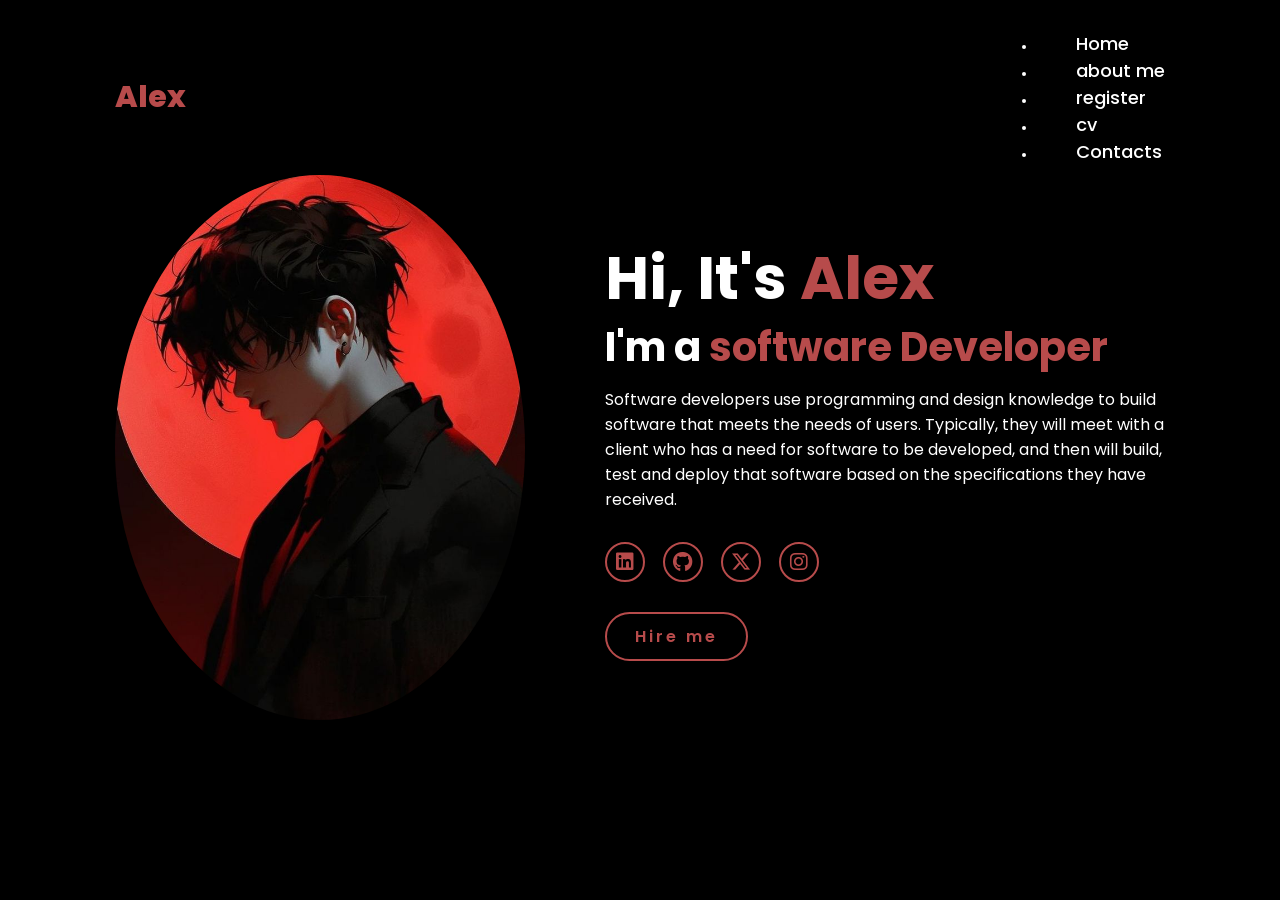
==== index.html @ 79d67ca6 "initial commit" ====
<!DOCTYPE html>
<html lang="en">
    
<head>
    <meta charset="UTF-8">
    <meta name="viewport" content="width=device-width, initial-scale=1.0">
    <link rel="stylesheet" href="https://cdnjs.cloudflare.com/ajax/libs/font-awesome/6.5.2/css/all.min.css">
    <link rel="stylesheet" href="style.css">
    <title>Portfolio Website</title>
</head>
<body>
    <header>
        <a href="#" class="logo">Alex</a>

        <nav>
            
            <ul style= "float:right;">
                <li><a href="services.html">Home</a></li>
                <li><a href="skills.html">about me</a></li>
                <li><a href="about.html">register</a></li>
                <li><a href="cv.html">cv</a></li>
                <li><a href="contacts.html">Contacts</a></li>
            </ul>
        </nav>	
    </header>
    <section class="home">
        <div class="home-img">
            <img src="main.jpg" alt="">
        </div>
        <div class="home-content">
            <h1>Hi, It's <span>Alex</span></h1>
            <h3 class="typing-text">I'm a <span></span></h3>
            <p>Software developers use programming and design knowledge to build software that meets the needs of users. Typically, they will meet with a client who has a need for software to be developed, and then will build, test and deploy that software based on the specifications they have received.</p>
            <div class="social-icons">
                <a href="#"><i class="fa-brands fa-linkedin"></i></a>
                <a href="#"><i class="fa-brands fa-github"></i></a>
                <a href="#"><i class="fa-brands fa-x-twitter"></i></a>
                <a href="#"><i class="fa-brands fa-instagram"></i></a>
            </div>
            <a href="#" class="btn">Hire me</a>
        </div>
    </section>
</body>
</html>
---- style.css ----
@import url('https://fonts.googleapis.com/css2?family=Poppins:wght@100;200;300;400;500;600&display=swap');

*{
    margin: 0;
    padding: 0;
    box-sizing: border-box;
    text-decoration: none;
    border: none;
    outline: none;
    font-family: 'Poppins', sans-serif;
}

html{
    font-size: 62.5%;
}

body{
    width: 100%;
    height: 100vh;
    overflow-x: hidden;
    background-color: black;
    color: white;
}

header{
    margin-top: 20px;
    position: fixed;
    top: 0;
    left: 0;
    width: 100%;
    padding: 1rem 9%;
    background-color: transparent;
    filter: drop-shadow(10px);
    display: flex;
    justify-content: space-between;
    align-items: center;
    z-index: 100;
}

.logo{
    font-size: 3rem;
    color: #b74b4b;
    font-weight: 800;
    cursor: pointer;
    transition: 0.5s ease;
}

.logo:hover{
    transform: scale(1.1);
}

nav a{
    font-size: 1.8rem;
    color: white;
    margin-left: 4rem;
    font-weight: 500;
    transition: 0.3s ease;
    border-bottom: 3px solid transparent;
}

nav a:hover,
nav a.active{
    color: #b74b4b;
    border-bottom: 3px solid #b74b4b;
}

@media(max-width:995px){
    nav{
        position: absolute;
        display: none;
        top: 0;
        right: 0;
        width: 40%;
        border-left: 3px solid #b74b4b;
        border-bottom: 3px solid #b74b4b;
        border-bottom-left-radius: 2rem;
        padding: 1rem solid;
        background-color: #161616;
        border-top: 0.1rem solid rgba(0,0,0,0.1);
    }

    nav.active{
        display: block;
    }

    nav a{
        display: block;
        font-size: 2rem;
        margin: 3rem 0;
    }

    nav a:hover,
    nav a.active{
        padding: 1rem;
        border-radius: 0.5rem;
        border-bottom: 0.5rem solid #b74b4b;
    }
}

section{
    min-height: 100vh;
    padding: 5rem 9% 5rem;
}

.home{
    display: flex;
    justify-content: center;
    align-items: center;
    gap: 8rem;
    background-color: black;
}

.home .home-content h1{
    font-size: 6rem;
    font-weight: 700;
    line-height: 1.3;
}

span{
    color: #b74b4b;
}

.home-content h3{
    font-size: 4rem;
    margin-bottom: 1rem;
    font-weight: 700;
}

.home-content p{
    font-size: 1.6rem;
}

.home-img{
    border-radius: 50%;
}

.home-img img{
    position: relative;
    width: 32vw;
    border-radius: 50%;
    box-shadow: 0 0 25px solid #b74b4b;
    cursor: pointer;
    transition: 0.2s linear;
}

.home-img img:hover{
    font-size: 1.8rem;
    font-weight: 500;
}

.social-icons a{
    display: inline-flex;
    justify-content: center;
    align-items: center;
    width: 4rem;
    height: 4rem;
    background-color: transparent;
    border: 0.2rem solid #b74b4b;
    font-size: 2rem;
    border-radius: 50%;
    margin: 3rem 1.5rem 3rem 0;
    transition: 0.3s ease;
    color: #b74b4b;
}

.social-icons a:hover{
    color: black;
    transform: scale(1.3) translateY(-5px);
    background-color: #b74b4b;
    box-shadow: 0  0 25px #b74b4b;
}

.btn{
    display: inline-block;
    padding: 1rem 2.8rem;
    background-color: black;
    border-radius: 4rem;
    font-size: 1.6rem;
    color: #b74b4b;
    letter-spacing: 0.3rem;
    font-weight: 600;
    border: 2px solid #b74b4b;
    transition: 0.3s ease;
    cursor: pointer;
}

.btn:hover{
    transform: scale3d(1.03);
    background-color: #b74b4b;
    color: black;
    box-shadow: 0 0 25px #b74b4b;
}

.typing-text{
    font-size: 34px;
    font-weight: 600;
    min-width: 280px;
}

.typing-text span{
    position: relative;
}

.typing-text span::before{
    content: "software Developer";
    color: #b74b4b;
    animation: words 20s infinite;
}

.typing-text span::after{
    content: "";
    background-color: black;
    position: absolute;
    width: calc(100% + 8px);
    height: 100%;
    border-left: 3px solid black;
    right: -8;
    animation: cursor 0.6s infinite;
}

@keyframes cursor{
    to{
        border-left: 3px solid #b74b4b;
    }
}

@keyframes words{
    0%, 20%{
        content: "Web Developer";
    }
    21%, 40%{
        content: "Developer";
    }
    41%, 60%{
        content: "Web Designer";
    }
    61%, 80%{
        content: "Youtuber";
    }
    81%, 100%{
        content: "Script Writer";
    }
}

@media (max-width: 1000px){
    .home{
        gap: 4rem;
    }
}

@media(max-width:995px){
    .home{
        flex-direction: column;
        margin: 5rem 4rem;
    }

    .home .home-content h3{
        font-size: 2.5rem;
    }

    .home-content h1{
        font-size: 5rem;
    }

    .home-img img{
        width: 70vw;
        margin-top: 4rem;
    }
}
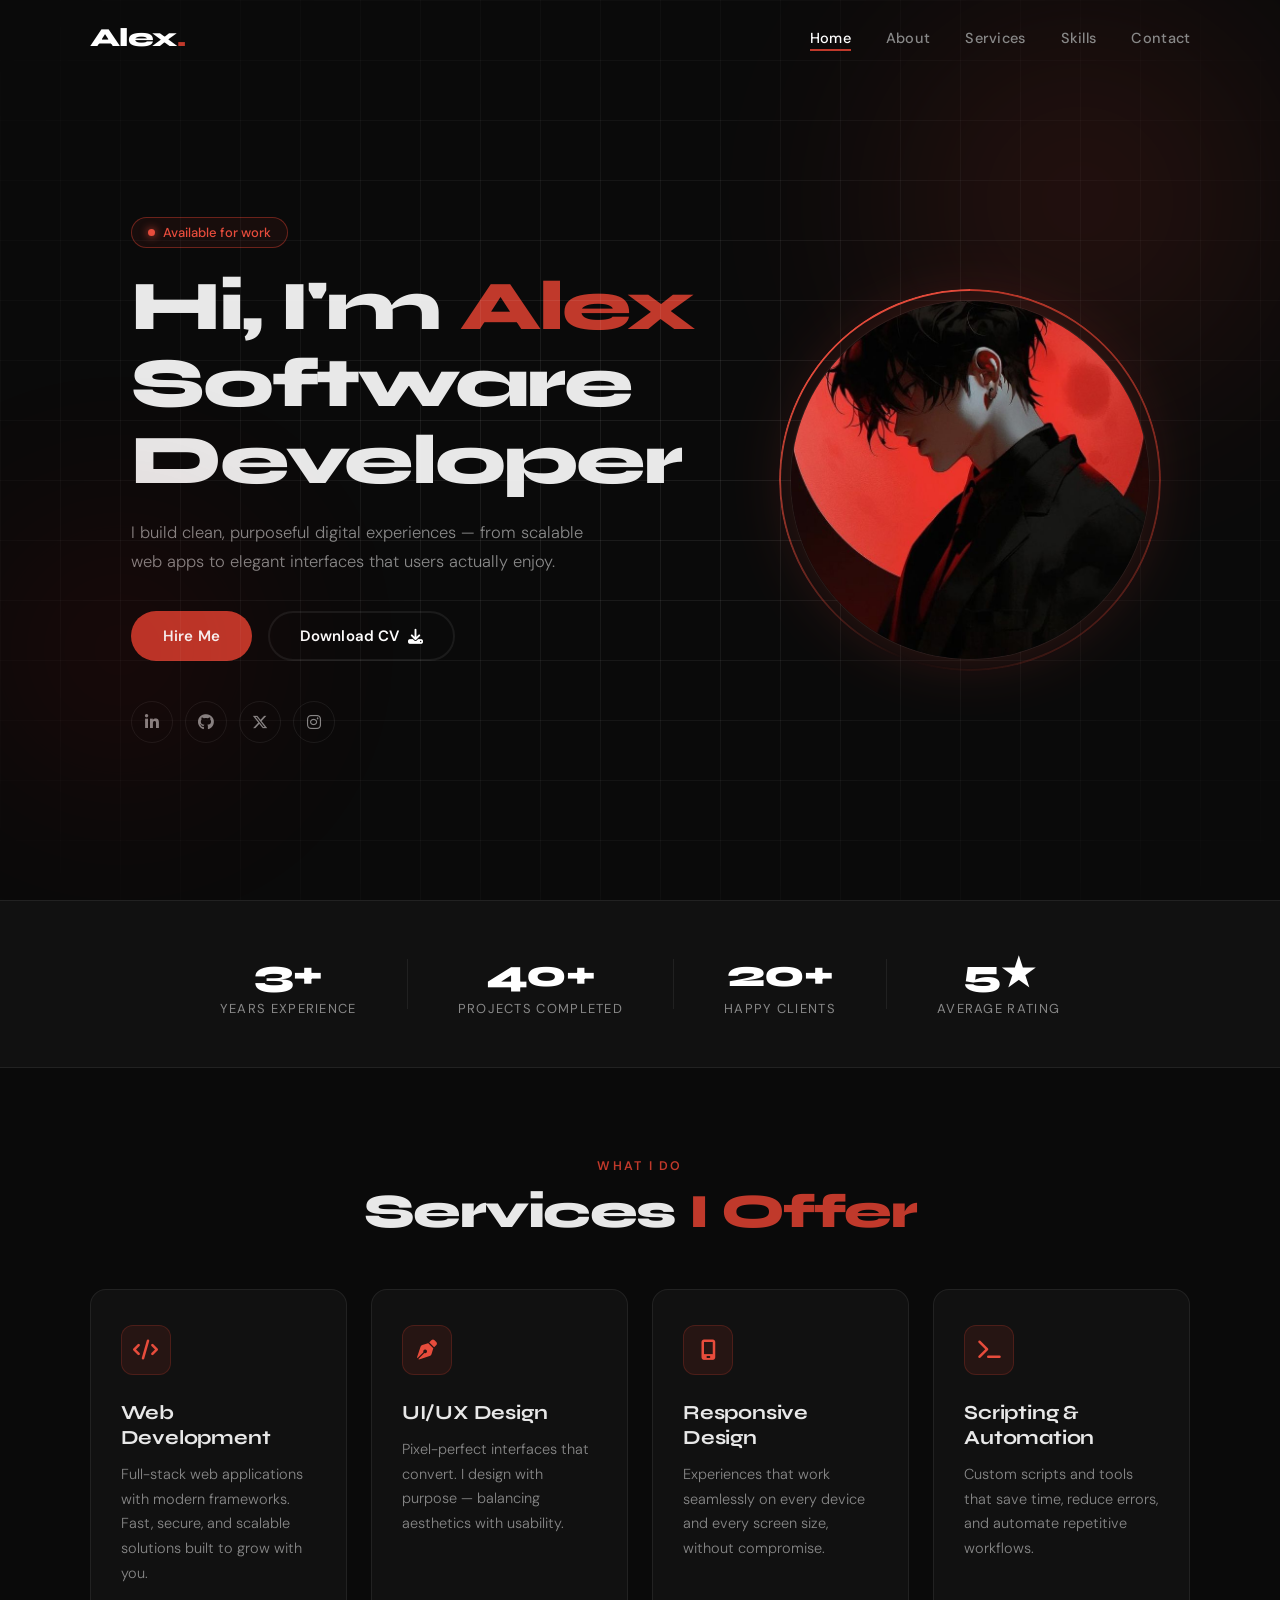
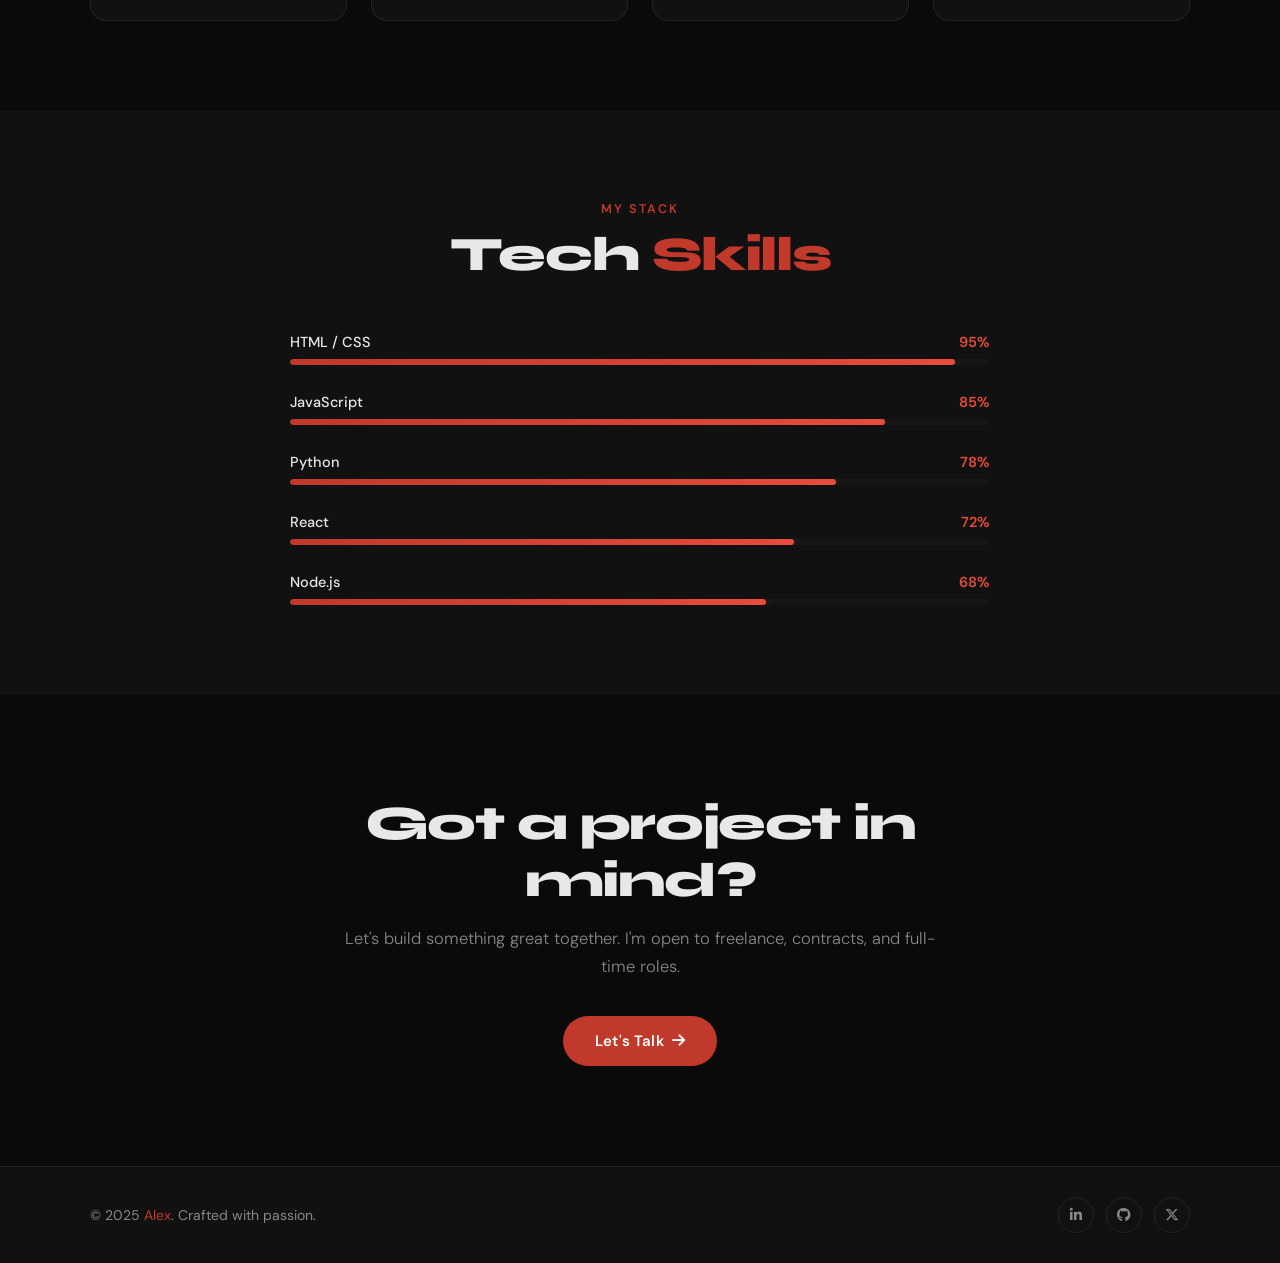
==== commit fce15471: "added and updated rest of the files" ====
--- a/index.html
+++ b/index.html
@@ -1,44 +1,164 @@
 <!DOCTYPE html>
 <html lang="en">
-    
 <head>
-    <meta charset="UTF-8">
-    <meta name="viewport" content="width=device-width, initial-scale=1.0">
-    <link rel="stylesheet" href="https://cdnjs.cloudflare.com/ajax/libs/font-awesome/6.5.2/css/all.min.css">
-    <link rel="stylesheet" href="style.css">
-    <title>Portfolio Website</title>
+  <meta charset="UTF-8" />
+  <meta name="viewport" content="width=device-width, initial-scale=1.0"/>
+  <title>Alex — Developer</title>
+  <link rel="preconnect" href="https://fonts.googleapis.com">
+  <link href="https://fonts.googleapis.com/css2?family=Syne:wght@400;600;700;800&family=DM+Sans:wght@300;400;500&display=swap" rel="stylesheet">
+  <link rel="stylesheet" href="https://cdnjs.cloudflare.com/ajax/libs/font-awesome/6.5.2/css/all.min.css">
+  <link rel="stylesheet" href="style.css">
 </head>
 <body>
-    <header>
-        <a href="#" class="logo">Alex</a>
 
-        <nav>
-            
-            <ul style= "float:right;">
-                <li><a href="services.html">Home</a></li>
-                <li><a href="skills.html">about me</a></li>
-                <li><a href="about.html">register</a></li>
-                <li><a href="cv.html">cv</a></li>
-                <li><a href="contacts.html">Contacts</a></li>
-            </ul>
-        </nav>	
-    </header>
-    <section class="home">
-        <div class="home-img">
-            <img src="main.jpg" alt="">
-        </div>
-        <div class="home-content">
-            <h1>Hi, It's <span>Alex</span></h1>
-            <h3 class="typing-text">I'm a <span></span></h3>
-            <p>Software developers use programming and design knowledge to build software that meets the needs of users. Typically, they will meet with a client who has a need for software to be developed, and then will build, test and deploy that software based on the specifications they have received.</p>
-            <div class="social-icons">
-                <a href="#"><i class="fa-brands fa-linkedin"></i></a>
-                <a href="#"><i class="fa-brands fa-github"></i></a>
-                <a href="#"><i class="fa-brands fa-x-twitter"></i></a>
-                <a href="#"><i class="fa-brands fa-instagram"></i></a>
-            </div>
-            <a href="#" class="btn">Hire me</a>
-        </div>
-    </section>
+  <!-- NAV -->
+  <header class="nav" id="nav">
+    <a href="index.html" class="logo">Alex<span class="dot">.</span></a>
+    <button class="menu-btn" id="menuBtn" aria-label="Toggle menu">
+      <span></span><span></span><span></span>
+    </button>
+    <nav class="nav-links" id="navLinks">
+      <a href="index.html" class="active">Home</a>
+      <a href="about.html">About</a>
+      <a href="services.html">Services</a>
+      <a href="skills.html">Skills</a>
+      <a href="contact.html">Contact</a>
+    </nav>
+  </header>
+
+  <!-- HERO -->
+  <section class="hero" id="home">
+    <div class="hero-bg">
+      <div class="orb orb-1"></div>
+      <div class="orb orb-2"></div>
+      <div class="grid-lines"></div>
+    </div>
+
+    <div class="hero-content">
+      <div class="badge reveal">Available for work</div>
+      <h1 class="reveal delay-1">Hi, I'm <span class="accent">Alex</span><br>Software Developer</h1>
+      <p class="hero-sub reveal delay-2">I build clean, purposeful digital experiences — from scalable web apps to elegant interfaces that users actually enjoy.</p>
+      <div class="hero-actions reveal delay-3">
+        <a href="contact.html" class="btn btn-primary">Hire Me</a>
+        <a href="cv.html" class="btn btn-ghost">Download CV <i class="fa fa-download"></i></a>
+      </div>
+      <div class="socials reveal delay-4">
+        <a href="#" aria-label="LinkedIn"><i class="fa-brands fa-linkedin-in"></i></a>
+        <a href="#" aria-label="GitHub"><i class="fa-brands fa-github"></i></a>
+        <a href="#" aria-label="Twitter"><i class="fa-brands fa-x-twitter"></i></a>
+        <a href="#" aria-label="Instagram"><i class="fa-brands fa-instagram"></i></a>
+      </div>
+    </div>
+
+    <div class="hero-img reveal delay-2">
+      <div class="img-ring"></div>
+      <img src="main.jpg" alt="Alex — Developer">
+    </div>
+  </section>
+
+  <!-- STATS -->
+  <section class="stats">
+    <div class="stat-item">
+      <span class="stat-num">3+</span>
+      <span class="stat-label">Years Experience</span>
+    </div>
+    <div class="divider"></div>
+    <div class="stat-item">
+      <span class="stat-num">40+</span>
+      <span class="stat-label">Projects Completed</span>
+    </div>
+    <div class="divider"></div>
+    <div class="stat-item">
+      <span class="stat-num">20+</span>
+      <span class="stat-label">Happy Clients</span>
+    </div>
+    <div class="divider"></div>
+    <div class="stat-item">
+      <span class="stat-num">5★</span>
+      <span class="stat-label">Average Rating</span>
+    </div>
+  </section>
+
+  <!-- SERVICES PREVIEW -->
+  <section class="services-preview" id="services">
+    <div class="section-head">
+      <p class="section-tag">What I Do</p>
+      <h2>Services <span class="accent">I Offer</span></h2>
+    </div>
+    <div class="cards-grid">
+      <div class="card">
+        <div class="card-icon"><i class="fa-solid fa-code"></i></div>
+        <h3>Web Development</h3>
+        <p>Full-stack web applications with modern frameworks. Fast, secure, and scalable solutions built to grow with you.</p>
+      </div>
+      <div class="card">
+        <div class="card-icon"><i class="fa-solid fa-pen-nib"></i></div>
+        <h3>UI/UX Design</h3>
+        <p>Pixel-perfect interfaces that convert. I design with purpose — balancing aesthetics with usability.</p>
+      </div>
+      <div class="card">
+        <div class="card-icon"><i class="fa-solid fa-mobile-screen"></i></div>
+        <h3>Responsive Design</h3>
+        <p>Experiences that work seamlessly on every device and every screen size, without compromise.</p>
+      </div>
+      <div class="card">
+        <div class="card-icon"><i class="fa-solid fa-terminal"></i></div>
+        <h3>Scripting & Automation</h3>
+        <p>Custom scripts and tools that save time, reduce errors, and automate repetitive workflows.</p>
+      </div>
+    </div>
+  </section>
+
+  <!-- SKILLS PREVIEW -->
+  <section class="skills-preview">
+    <div class="section-head">
+      <p class="section-tag">My Stack</p>
+      <h2>Tech <span class="accent">Skills</span></h2>
+    </div>
+    <div class="skills-list">
+      <div class="skill-bar-item">
+        <div class="skill-info"><span>HTML / CSS</span><span>95%</span></div>
+        <div class="bar"><div class="bar-fill" style="--w:95%"></div></div>
+      </div>
+      <div class="skill-bar-item">
+        <div class="skill-info"><span>JavaScript</span><span>85%</span></div>
+        <div class="bar"><div class="bar-fill" style="--w:85%"></div></div>
+      </div>
+      <div class="skill-bar-item">
+        <div class="skill-info"><span>Python</span><span>78%</span></div>
+        <div class="bar"><div class="bar-fill" style="--w:78%"></div></div>
+      </div>
+      <div class="skill-bar-item">
+        <div class="skill-info"><span>React</span><span>72%</span></div>
+        <div class="bar"><div class="bar-fill" style="--w:72%"></div></div>
+      </div>
+      <div class="skill-bar-item">
+        <div class="skill-info"><span>Node.js</span><span>68%</span></div>
+        <div class="bar"><div class="bar-fill" style="--w:68%"></div></div>
+      </div>
+    </div>
+  </section>
+
+  <!-- CTA -->
+  <section class="cta">
+    <div class="cta-inner">
+      <h2>Got a project in mind?</h2>
+      <p>Let's build something great together. I'm open to freelance, contracts, and full-time roles.</p>
+      <a href="contact.html" class="btn btn-primary">Let's Talk <i class="fa fa-arrow-right"></i></a>
+    </div>
+  </section>
+
+  <!-- FOOTER -->
+  <footer class="footer">
+    <p>© 2025 <span class="accent">Alex</span>. Crafted with passion.</p>
+    <div class="footer-socials">
+      <a href="#"><i class="fa-brands fa-linkedin-in"></i></a>
+      <a href="#"><i class="fa-brands fa-github"></i></a>
+      <a href="#"><i class="fa-brands fa-x-twitter"></i></a>
+    </div>
+  </footer>
+
+  <script src="main.js"> 
+  </script>
 </body>
-</html>+</html>
--- a/style.css
+++ b/style.css
@@ -1,270 +1,928 @@
-@import url('https://fonts.googleapis.com/css2?family=Poppins:wght@100;200;300;400;500;600&display=swap');
-
-*{
-    margin: 0;
-    padding: 0;
-    box-sizing: border-box;
-    text-decoration: none;
-    border: none;
-    outline: none;
-    font-family: 'Poppins', sans-serif;
-}
-
-html{
-    font-size: 62.5%;
-}
-
-body{
-    width: 100%;
-    height: 100vh;
-    overflow-x: hidden;
-    background-color: black;
-    color: white;
-}
-
-header{
-    margin-top: 20px;
+/* ── RESET & TOKENS ─────────────────────────── */
+@import url("https://fonts.googleapis.com/css2?family=Syne:wght@400;600;700;800&family=DM+Sans:ital,wght@0,300;0,400;0,500;1,300&display=swap");
+
+:root {
+  --red: #c0392b;
+  --red-2: #e74c3c;
+  --red-glow: rgba(192, 57, 43, 0.35);
+  --bg: #0a0a0a;
+  --bg-2: #111111;
+  --bg-3: #161616;
+  --border: rgba(255, 255, 255, 0.07);
+  --text: #e8e8e8;
+  --muted: #888;
+  --white: #ffffff;
+  --font-display: "Syne", sans-serif;
+  --font-body: "DM Sans", sans-serif;
+  --ease: cubic-bezier(0.22, 1, 0.36, 1);
+  --radius: 16px;
+}
+
+*,
+*::before,
+*::after {
+  margin: 0;
+  padding: 0;
+  box-sizing: border-box;
+}
+
+html {
+  font-size: 62.5%;
+  scroll-behavior: smooth;
+}
+
+body {
+  font-family: var(--font-body);
+  background: var(--bg);
+  color: var(--text);
+  font-size: 1.6rem;
+  overflow-x: hidden;
+}
+
+a {
+  text-decoration: none;
+  color: inherit;
+}
+img {
+  max-width: 100%;
+}
+
+/* ── SCROLLBAR ──────────────────────────────── */
+::-webkit-scrollbar {
+  width: 5px;
+}
+::-webkit-scrollbar-track {
+  background: var(--bg);
+}
+::-webkit-scrollbar-thumb {
+  background: var(--red);
+  border-radius: 99px;
+}
+
+/* ── REVEAL ANIMATION ───────────────────────── */
+.reveal {
+  opacity: 0;
+  transform: translateY(28px);
+  transition:
+    opacity 0.75s var(--ease),
+    transform 0.75s var(--ease);
+}
+.reveal.visible {
+  opacity: 1;
+  transform: none;
+}
+.delay-1 {
+  transition-delay: 0.12s;
+}
+.delay-2 {
+  transition-delay: 0.24s;
+}
+.delay-3 {
+  transition-delay: 0.36s;
+}
+.delay-4 {
+  transition-delay: 0.48s;
+}
+
+/* ── NAV ────────────────────────────────────── */
+.nav {
+  position: fixed;
+  inset: 0 0 auto 0;
+  z-index: 999;
+  display: flex;
+  align-items: center;
+  justify-content: space-between;
+  padding: 2.2rem 7%;
+  transition:
+    background 0.4s,
+    box-shadow 0.4s;
+}
+.nav.scrolled {
+  background: rgba(10, 10, 10, 0.92);
+  backdrop-filter: blur(18px);
+  box-shadow: 0 1px 0 var(--border);
+}
+
+.logo {
+  font-family: var(--font-display);
+  font-size: 2.6rem;
+  font-weight: 800;
+  letter-spacing: -0.02em;
+  color: var(--white);
+}
+.dot {
+  color: var(--red);
+}
+
+.nav-links {
+  display: flex;
+  gap: 3.5rem;
+  align-items: center;
+}
+.nav-links a {
+  font-size: 1.45rem;
+  font-weight: 500;
+  color: var(--muted);
+  letter-spacing: 0.02em;
+  transition: color 0.25s;
+  position: relative;
+}
+.nav-links a::after {
+  content: "";
+  position: absolute;
+  bottom: -4px;
+  left: 0;
+  width: 0;
+  height: 2px;
+  background: var(--red);
+  transition: width 0.3s var(--ease);
+}
+.nav-links a:hover,
+.nav-links a.active {
+  color: var(--white);
+}
+.nav-links a:hover::after,
+.nav-links a.active::after {
+  width: 100%;
+}
+
+.menu-btn {
+  display: none;
+  flex-direction: column;
+  gap: 5px;
+  background: none;
+  border: none;
+  cursor: pointer;
+  padding: 6px;
+}
+.menu-btn span {
+  display: block;
+  width: 24px;
+  height: 2px;
+  background: var(--white);
+  border-radius: 2px;
+  transition: all 0.3s;
+}
+.menu-btn.open span:nth-child(1) {
+  transform: translateY(7px) rotate(45deg);
+}
+.menu-btn.open span:nth-child(2) {
+  opacity: 0;
+}
+.menu-btn.open span:nth-child(3) {
+  transform: translateY(-7px) rotate(-45deg);
+}
+
+/* ── HERO ───────────────────────────────────── */
+.hero {
+  min-height: 100vh;
+  display: flex;
+  align-items: center;
+  justify-content: center;
+  gap: 8rem;
+  padding: 12rem 7% 6rem;
+  position: relative;
+  overflow: hidden;
+}
+
+.hero-bg {
+  position: absolute;
+  inset: 0;
+  pointer-events: none;
+  overflow: hidden;
+}
+.orb {
+  position: absolute;
+  border-radius: 50%;
+  filter: blur(80px);
+  opacity: 0.18;
+}
+.orb-1 {
+  width: 600px;
+  height: 600px;
+  background: radial-gradient(circle, var(--red) 0%, transparent 70%);
+  top: -100px;
+  right: -100px;
+  animation: drift 12s ease-in-out infinite alternate;
+}
+.orb-2 {
+  width: 400px;
+  height: 400px;
+  background: radial-gradient(circle, #8b0000 0%, transparent 70%);
+  bottom: 50px;
+  left: -80px;
+  animation: drift 16s ease-in-out infinite alternate-reverse;
+}
+@keyframes drift {
+  from {
+    transform: translate(0, 0) scale(1);
+  }
+  to {
+    transform: translate(30px, 20px) scale(1.08);
+  }
+}
+.grid-lines {
+  position: absolute;
+  inset: 0;
+  background-image:
+    linear-gradient(var(--border) 1px, transparent 1px),
+    linear-gradient(90deg, var(--border) 1px, transparent 1px);
+  background-size: 60px 60px;
+  mask-image: radial-gradient(
+    ellipse 70% 70% at 50% 50%,
+    black 20%,
+    transparent 100%
+  );
+}
+
+.hero-content {
+  flex: 1;
+  max-width: 580px;
+}
+
+.badge {
+  display: inline-flex;
+  align-items: center;
+  gap: 8px;
+  padding: 0.6rem 1.6rem;
+  border: 1px solid rgba(192, 57, 43, 0.5);
+  border-radius: 99px;
+  font-size: 1.3rem;
+  color: var(--red-2);
+  background: rgba(192, 57, 43, 0.08);
+  margin-bottom: 2rem;
+  font-weight: 500;
+}
+.badge::before {
+  content: "";
+  width: 7px;
+  height: 7px;
+  background: var(--red-2);
+  border-radius: 50%;
+  box-shadow: 0 0 8px var(--red-2);
+  animation: pulse 2s ease-in-out infinite;
+}
+@keyframes pulse {
+  0%,
+  100% {
+    opacity: 1;
+  }
+  50% {
+    opacity: 0.4;
+  }
+}
+
+.hero-content h1 {
+  font-family: var(--font-display);
+  font-size: clamp(4rem, 6vw, 7rem);
+  font-weight: 800;
+  line-height: 1.1;
+  letter-spacing: -0.03em;
+  margin-bottom: 2rem;
+}
+.accent {
+  color: var(--red);
+}
+
+.hero-sub {
+  font-size: 1.65rem;
+  color: var(--muted);
+  line-height: 1.75;
+  max-width: 480px;
+  margin-bottom: 3.5rem;
+  font-weight: 300;
+}
+
+.hero-actions {
+  display: flex;
+  gap: 1.6rem;
+  flex-wrap: wrap;
+  margin-bottom: 4rem;
+}
+
+/* ── BUTTONS ────────────────────────────────── */
+.btn {
+  display: inline-flex;
+  align-items: center;
+  gap: 0.8rem;
+  padding: 1.3rem 3rem;
+  border-radius: 99px;
+  font-size: 1.5rem;
+  font-weight: 600;
+  font-family: var(--font-body);
+  cursor: pointer;
+  transition: all 0.3s var(--ease);
+  letter-spacing: 0.01em;
+  border: 2px solid transparent;
+}
+.btn-primary {
+  background: var(--red);
+  color: var(--white);
+  box-shadow: 0 0 0 rgba(192, 57, 43, 0);
+}
+.btn-primary:hover {
+  background: var(--red-2);
+  box-shadow: 0 8px 32px var(--red-glow);
+  transform: translateY(-2px);
+}
+.btn-ghost {
+  background: transparent;
+  color: var(--white);
+  border-color: var(--border);
+}
+.btn-ghost:hover {
+  border-color: var(--red);
+  color: var(--red);
+  transform: translateY(-2px);
+}
+
+/* ── SOCIALS ────────────────────────────────── */
+.socials {
+  display: flex;
+  gap: 1.2rem;
+}
+.socials a {
+  width: 4.2rem;
+  height: 4.2rem;
+  display: grid;
+  place-items: center;
+  border-radius: 50%;
+  border: 1px solid var(--border);
+  font-size: 1.6rem;
+  color: var(--muted);
+  transition: all 0.3s var(--ease);
+}
+.socials a:hover {
+  border-color: var(--red);
+  color: var(--red);
+  background: rgba(192, 57, 43, 0.1);
+  transform: translateY(-3px);
+  box-shadow: 0 6px 20px var(--red-glow);
+}
+
+/* ── HERO IMAGE ─────────────────────────────── */
+.hero-img {
+  position: relative;
+  flex-shrink: 0;
+}
+.img-ring {
+  position: absolute;
+  inset: -12px;
+  border-radius: 50%;
+  border: 2px solid transparent;
+  background: conic-gradient(
+      var(--red) 0deg,
+      transparent 200deg,
+      var(--red-2) 300deg
+    )
+    border-box;
+  -webkit-mask:
+    linear-gradient(#fff 0 0) padding-box,
+    linear-gradient(#fff 0 0);
+  -webkit-mask-composite: destination-out;
+  mask-composite: exclude;
+  animation: spin 12s linear infinite;
+}
+@keyframes spin {
+  to {
+    transform: rotate(360deg);
+  }
+}
+
+.hero-img img {
+  width: clamp(260px, 28vw, 380px);
+  height: clamp(260px, 28vw, 380px);
+  object-fit: cover;
+  border-radius: 50%;
+  display: block;
+  filter: grayscale(10%);
+  box-shadow:
+    0 0 60px rgba(192, 57, 43, 0.25),
+    0 0 0 1px rgba(255, 255, 255, 0.06);
+  transition: filter 0.4s;
+}
+.hero-img img:hover {
+  filter: none;
+}
+
+/* ── STATS ──────────────────────────────────── */
+.stats {
+  display: flex;
+  justify-content: center;
+  align-items: center;
+  gap: 0;
+  padding: 3.5rem 7%;
+  background: var(--bg-2);
+  border-top: 1px solid var(--border);
+  border-bottom: 1px solid var(--border);
+  flex-wrap: wrap;
+}
+.stat-item {
+  display: flex;
+  flex-direction: column;
+  align-items: center;
+  padding: 1.5rem 5rem;
+  gap: 0.4rem;
+}
+.stat-num {
+  font-family: var(--font-display);
+  font-size: 3.8rem;
+  font-weight: 800;
+  color: var(--white);
+  letter-spacing: -0.03em;
+}
+.stat-label {
+  font-size: 1.3rem;
+  color: var(--muted);
+  text-transform: uppercase;
+  letter-spacing: 0.1em;
+  font-weight: 400;
+}
+.divider {
+  width: 1px;
+  height: 50px;
+  background: var(--border);
+}
+
+/* ── SECTION COMMON ─────────────────────────── */
+.section-head {
+  text-align: center;
+  margin-bottom: 5rem;
+}
+.section-tag {
+  font-size: 1.25rem;
+  text-transform: uppercase;
+  letter-spacing: 0.18em;
+  color: var(--red);
+  font-weight: 600;
+  margin-bottom: 1rem;
+}
+.section-head h2 {
+  font-family: var(--font-display);
+  font-size: clamp(3rem, 4vw, 4.8rem);
+  font-weight: 800;
+  letter-spacing: -0.03em;
+  line-height: 1.15;
+}
+
+/* ── SERVICES ───────────────────────────────── */
+.services-preview {
+  padding: 9rem 7%;
+  background: var(--bg);
+}
+.cards-grid {
+  display: grid;
+  grid-template-columns: repeat(auto-fit, minmax(240px, 1fr));
+  gap: 2.4rem;
+}
+.card {
+  background: var(--bg-2);
+  border: 1px solid var(--border);
+  border-radius: var(--radius);
+  padding: 3.5rem 3rem;
+  transition: all 0.35s var(--ease);
+  position: relative;
+  overflow: hidden;
+}
+.card::before {
+  content: "";
+  position: absolute;
+  inset: 0;
+  border-radius: var(--radius);
+  background: linear-gradient(
+    135deg,
+    rgba(192, 57, 43, 0.08) 0%,
+    transparent 60%
+  );
+  opacity: 0;
+  transition: opacity 0.35s;
+}
+.card:hover {
+  border-color: rgba(192, 57, 43, 0.35);
+  transform: translateY(-6px);
+  box-shadow: 0 20px 50px rgba(0, 0, 0, 0.4);
+}
+.card:hover::before {
+  opacity: 1;
+}
+
+.card-icon {
+  width: 5rem;
+  height: 5rem;
+  background: rgba(192, 57, 43, 0.12);
+  border: 1px solid rgba(192, 57, 43, 0.25);
+  border-radius: 12px;
+  display: grid;
+  place-items: center;
+  font-size: 2rem;
+  color: var(--red-2);
+  margin-bottom: 2.5rem;
+  transition: background 0.3s;
+}
+.card:hover .card-icon {
+  background: rgba(192, 57, 43, 0.22);
+}
+
+.card h3 {
+  font-family: var(--font-display);
+  font-size: 2rem;
+  font-weight: 700;
+  margin-bottom: 1.2rem;
+  letter-spacing: -0.01em;
+}
+.card p {
+  font-size: 1.45rem;
+  color: var(--muted);
+  line-height: 1.7;
+  font-weight: 300;
+}
+
+/* ── SKILLS ─────────────────────────────────── */
+.skills-preview {
+  padding: 9rem 7%;
+  background: var(--bg-2);
+}
+.skills-list {
+  max-width: 700px;
+  margin: 0 auto;
+  display: flex;
+  flex-direction: column;
+  gap: 2.8rem;
+}
+.skill-info {
+  display: flex;
+  justify-content: space-between;
+  font-size: 1.45rem;
+  margin-bottom: 0.8rem;
+  font-weight: 500;
+}
+.skill-info span:last-child {
+  color: var(--red-2);
+  font-weight: 600;
+}
+.bar {
+  height: 6px;
+  background: var(--bg-3);
+  border-radius: 99px;
+  overflow: hidden;
+}
+.bar-fill {
+  height: 100%;
+  width: 0;
+  background: linear-gradient(90deg, var(--red), var(--red-2));
+  border-radius: 99px;
+  transition: width 1.2s var(--ease);
+  box-shadow: 0 0 10px var(--red-glow);
+}
+
+/* ── CTA ────────────────────────────────────── */
+.cta {
+  padding: 10rem 7%;
+  background: var(--bg);
+  display: flex;
+  justify-content: center;
+}
+.cta-inner {
+  text-align: center;
+  max-width: 620px;
+}
+.cta-inner h2 {
+  font-family: var(--font-display);
+  font-size: clamp(3rem, 4vw, 4.8rem);
+  font-weight: 800;
+  margin-bottom: 1.6rem;
+  letter-spacing: -0.03em;
+}
+.cta-inner p {
+  font-size: 1.65rem;
+  color: var(--muted);
+  margin-bottom: 3.5rem;
+  line-height: 1.7;
+  font-weight: 300;
+}
+
+/* ── FOOTER ─────────────────────────────────── */
+.footer {
+  padding: 3rem 7%;
+  border-top: 1px solid var(--border);
+  display: flex;
+  align-items: center;
+  justify-content: space-between;
+  flex-wrap: wrap;
+  gap: 1.6rem;
+  background: var(--bg-2);
+}
+.footer p {
+  font-size: 1.4rem;
+  color: var(--muted);
+}
+.footer-socials {
+  display: flex;
+  gap: 1.2rem;
+}
+.footer-socials a {
+  width: 3.6rem;
+  height: 3.6rem;
+  display: grid;
+  place-items: center;
+  border-radius: 50%;
+  border: 1px solid var(--border);
+  font-size: 1.4rem;
+  color: var(--muted);
+  transition: all 0.3s;
+}
+.footer-socials a:hover {
+  border-color: var(--red);
+  color: var(--red);
+}
+
+/* ── CONTACT PAGE ───────────────────────────── */
+.contact-hero {
+  min-height: 100vh;
+  display: flex;
+  align-items: center;
+  justify-content: center;
+  padding: 12rem 7% 8rem;
+  gap: 8rem;
+  flex-wrap: wrap;
+}
+.contact-left {
+  flex: 1;
+  max-width: 500px;
+}
+.contact-left h1 {
+  font-family: var(--font-display);
+  font-size: clamp(3.5rem, 5vw, 5.5rem);
+  font-weight: 800;
+  letter-spacing: -0.03em;
+  line-height: 1.15;
+  margin-bottom: 2rem;
+}
+.contact-left p {
+  font-size: 1.6rem;
+  color: var(--muted);
+  line-height: 1.75;
+  margin-bottom: 3.5rem;
+  font-weight: 300;
+}
+.contact-info-list {
+  display: flex;
+  flex-direction: column;
+  gap: 1.8rem;
+}
+.contact-info-item {
+  display: flex;
+  align-items: center;
+  gap: 1.6rem;
+  font-size: 1.5rem;
+}
+.contact-info-item .ci-icon {
+  width: 4.5rem;
+  height: 4.5rem;
+  background: rgba(192, 57, 43, 0.1);
+  border: 1px solid rgba(192, 57, 43, 0.25);
+  border-radius: 50%;
+  display: grid;
+  place-items: center;
+  color: var(--red-2);
+  font-size: 1.6rem;
+  flex-shrink: 0;
+}
+.contact-info-item span {
+  color: var(--muted);
+}
+
+.contact-form-box {
+  flex: 1;
+  max-width: 500px;
+  background: var(--bg-2);
+  border: 1px solid var(--border);
+  border-radius: 20px;
+  padding: 4rem;
+}
+.form-group {
+  margin-bottom: 2.4rem;
+}
+.form-group label {
+  display: block;
+  font-size: 1.35rem;
+  font-weight: 500;
+  color: var(--muted);
+  text-transform: uppercase;
+  letter-spacing: 0.08em;
+  margin-bottom: 0.8rem;
+}
+.form-group input,
+.form-group textarea {
+  width: 100%;
+  background: var(--bg-3);
+  border: 1px solid var(--border);
+  border-radius: 10px;
+  padding: 1.4rem 1.8rem;
+  font-size: 1.5rem;
+  color: var(--white);
+  font-family: var(--font-body);
+  outline: none;
+  transition: border-color 0.25s;
+  resize: none;
+}
+.form-group input:focus,
+.form-group textarea:focus {
+  border-color: var(--red);
+}
+.form-group textarea {
+  height: 140px;
+}
+.btn.full-width {
+  width: 100%;
+  justify-content: center;
+}
+.form-success {
+  margin-top: 1.6rem;
+  font-size: 1.5rem;
+  color: #7ed321;
+  min-height: 2.2rem;
+  opacity: 0;
+  transition: opacity 0.35s ease;
+}
+.form-success.visible {
+  opacity: 1;
+}
+.page-hero {
+  min-height: 60vh;
+  display: flex;
+  align-items: center;
+  justify-content: center;
+  gap: 6rem;
+  padding: 12rem 7% 6rem;
+  flex-wrap: wrap;
+}
+.hero-copy {
+  max-width: 620px;
+}
+.page-hero .hero-copy h1 {
+  font-family: var(--font-display);
+  font-size: clamp(3.5rem, 5vw, 5.5rem);
+  line-height: 1.1;
+  margin: 2rem 0 1.5rem;
+}
+.page-hero .hero-copy p {
+  font-size: 1.7rem;
+  color: var(--muted);
+  line-height: 1.8;
+  max-width: 55rem;
+}
+.hero-panel,
+.profile-card,
+.details-card {
+  background: var(--bg-2);
+  border: 1px solid var(--border);
+  border-radius: var(--radius);
+  padding: 3rem;
+}
+.hero-panel {
+  width: min(100%, 420px);
+  display: grid;
+  gap: 1.8rem;
+}
+.profile-card h2,
+.details-card h2 {
+  font-family: var(--font-display);
+  font-size: 2rem;
+  margin-bottom: 1.6rem;
+}
+.profile-card ul {
+  list-style: none;
+  display: grid;
+  gap: 1rem;
+}
+.profile-card li {
+  color: var(--muted);
+  line-height: 1.75;
+}
+.tech-grid {
+  display: grid;
+  grid-template-columns: repeat(auto-fit, minmax(180px, 1fr));
+  gap: 1.8rem;
+}
+.tech-card {
+  display: flex;
+  align-items: center;
+  gap: 1rem;
+  font-size: 1.5rem;
+  padding: 2rem;
+}
+.tech-card i {
+  width: 4.5rem;
+  height: 4.5rem;
+  display: grid;
+  place-items: center;
+  border-radius: 14px;
+  background: rgba(192, 57, 43, 0.12);
+  color: var(--red-2);
+  font-size: 1.8rem;
+}
+.tech-card span {
+  font-weight: 600;
+}
+.resume-grid {
+  display: grid;
+  grid-template-columns: 1.1fr 0.9fr;
+  gap: 2.4rem;
+  padding: 0 7% 8rem;
+}
+.resume-item {
+  margin-bottom: 2rem;
+}
+.resume-item strong {
+  display: block;
+  font-size: 1.6rem;
+  margin-bottom: 0.4rem;
+}
+.resume-item span {
+  display: block;
+  color: var(--red-2);
+  margin-bottom: 1rem;
+}
+.resume-item p {
+  color: var(--muted);
+  line-height: 1.75;
+}
+
+/* ── RESPONSIVE ─────────────────────────────── */
+@media (max-width: 900px) {
+  .hero {
+    flex-direction: column-reverse;
+    text-align: center;
+    gap: 4rem;
+    padding-top: 10rem;
+  }
+  .hero-actions,
+  .socials {
+    justify-content: center;
+  }
+  .hero-sub {
+    margin: 0 auto 3rem;
+  }
+  .hero-img img {
+    width: clamp(220px, 60vw, 300px);
+    height: clamp(220px, 60vw, 300px);
+  }
+  .stats {
+    gap: 0;
+  }
+  .stat-item {
+    padding: 1.5rem 2.5rem;
+  }
+  .divider {
+    display: none;
+  }
+  .nav-links {
     position: fixed;
     top: 0;
-    left: 0;
-    width: 100%;
-    padding: 1rem 9%;
-    background-color: transparent;
-    filter: drop-shadow(10px);
+    right: 0;
+    height: 100vh;
+    width: 75%;
+    background: rgba(14, 14, 14, 0.97);
+    backdrop-filter: blur(20px);
+    flex-direction: column;
+    justify-content: center;
+    gap: 3.5rem;
+    transform: translateX(100%);
+    transition: transform 0.4s var(--ease);
+    border-left: 1px solid var(--border);
+  }
+  .nav-links.open {
+    transform: translateX(0);
+  }
+  .nav-links a {
+    font-size: 2rem;
+  }
+  .menu-btn {
     display: flex;
-    justify-content: space-between;
-    align-items: center;
-    z-index: 100;
-}
-
-.logo{
-    font-size: 3rem;
-    color: #b74b4b;
-    font-weight: 800;
-    cursor: pointer;
-    transition: 0.5s ease;
-}
-
-.logo:hover{
-    transform: scale(1.1);
-}
-
-nav a{
-    font-size: 1.8rem;
-    color: white;
-    margin-left: 4rem;
-    font-weight: 500;
-    transition: 0.3s ease;
-    border-bottom: 3px solid transparent;
-}
-
-nav a:hover,
-nav a.active{
-    color: #b74b4b;
-    border-bottom: 3px solid #b74b4b;
-}
-
-@media(max-width:995px){
-    nav{
-        position: absolute;
-        display: none;
-        top: 0;
-        right: 0;
-        width: 40%;
-        border-left: 3px solid #b74b4b;
-        border-bottom: 3px solid #b74b4b;
-        border-bottom-left-radius: 2rem;
-        padding: 1rem solid;
-        background-color: #161616;
-        border-top: 0.1rem solid rgba(0,0,0,0.1);
-    }
-
-    nav.active{
-        display: block;
-    }
-
-    nav a{
-        display: block;
-        font-size: 2rem;
-        margin: 3rem 0;
-    }
-
-    nav a:hover,
-    nav a.active{
-        padding: 1rem;
-        border-radius: 0.5rem;
-        border-bottom: 0.5rem solid #b74b4b;
-    }
-}
-
-section{
-    min-height: 100vh;
-    padding: 5rem 9% 5rem;
-}
-
-.home{
-    display: flex;
-    justify-content: center;
-    align-items: center;
-    gap: 8rem;
-    background-color: black;
-}
-
-.home .home-content h1{
-    font-size: 6rem;
-    font-weight: 700;
-    line-height: 1.3;
-}
-
-span{
-    color: #b74b4b;
-}
-
-.home-content h3{
-    font-size: 4rem;
-    margin-bottom: 1rem;
-    font-weight: 700;
-}
-
-.home-content p{
-    font-size: 1.6rem;
-}
-
-.home-img{
-    border-radius: 50%;
-}
-
-.home-img img{
-    position: relative;
-    width: 32vw;
-    border-radius: 50%;
-    box-shadow: 0 0 25px solid #b74b4b;
-    cursor: pointer;
-    transition: 0.2s linear;
-}
-
-.home-img img:hover{
-    font-size: 1.8rem;
-    font-weight: 500;
-}
-
-.social-icons a{
-    display: inline-flex;
-    justify-content: center;
-    align-items: center;
-    width: 4rem;
-    height: 4rem;
-    background-color: transparent;
-    border: 0.2rem solid #b74b4b;
-    font-size: 2rem;
-    border-radius: 50%;
-    margin: 3rem 1.5rem 3rem 0;
-    transition: 0.3s ease;
-    color: #b74b4b;
-}
-
-.social-icons a:hover{
-    color: black;
-    transform: scale(1.3) translateY(-5px);
-    background-color: #b74b4b;
-    box-shadow: 0  0 25px #b74b4b;
-}
-
-.btn{
-    display: inline-block;
-    padding: 1rem 2.8rem;
-    background-color: black;
-    border-radius: 4rem;
-    font-size: 1.6rem;
-    color: #b74b4b;
-    letter-spacing: 0.3rem;
-    font-weight: 600;
-    border: 2px solid #b74b4b;
-    transition: 0.3s ease;
-    cursor: pointer;
-}
-
-.btn:hover{
-    transform: scale3d(1.03);
-    background-color: #b74b4b;
-    color: black;
-    box-shadow: 0 0 25px #b74b4b;
-}
-
-.typing-text{
-    font-size: 34px;
-    font-weight: 600;
-    min-width: 280px;
-}
-
-.typing-text span{
-    position: relative;
-}
-
-.typing-text span::before{
-    content: "software Developer";
-    color: #b74b4b;
-    animation: words 20s infinite;
-}
-
-.typing-text span::after{
-    content: "";
-    background-color: black;
-    position: absolute;
-    width: calc(100% + 8px);
-    height: 100%;
-    border-left: 3px solid black;
-    right: -8;
-    animation: cursor 0.6s infinite;
-}
-
-@keyframes cursor{
-    to{
-        border-left: 3px solid #b74b4b;
-    }
-}
-
-@keyframes words{
-    0%, 20%{
-        content: "Web Developer";
-    }
-    21%, 40%{
-        content: "Developer";
-    }
-    41%, 60%{
-        content: "Web Designer";
-    }
-    61%, 80%{
-        content: "Youtuber";
-    }
-    81%, 100%{
-        content: "Script Writer";
-    }
-}
-
-@media (max-width: 1000px){
-    .home{
-        gap: 4rem;
-    }
-}
-
-@media(max-width:995px){
-    .home{
-        flex-direction: column;
-        margin: 5rem 4rem;
-    }
-
-    .home .home-content h3{
-        font-size: 2.5rem;
-    }
-
-    .home-content h1{
-        font-size: 5rem;
-    }
-
-    .home-img img{
-        width: 70vw;
-        margin-top: 4rem;
-    }
-}
-
+    z-index: 1000;
+  }
+  .contact-hero {
+    flex-direction: column;
+    gap: 4rem;
+  }
+}
+
+@media (max-width: 560px) {
+  html {
+    font-size: 56%;
+  }
+  .hero {
+    padding: 9rem 5% 4rem;
+  }
+  .stats {
+    flex-direction: column;
+  }
+  .cta {
+    padding: 7rem 5%;
+  }
+  .services-preview,
+  .skills-preview {
+    padding: 7rem 5%;
+  }
+}
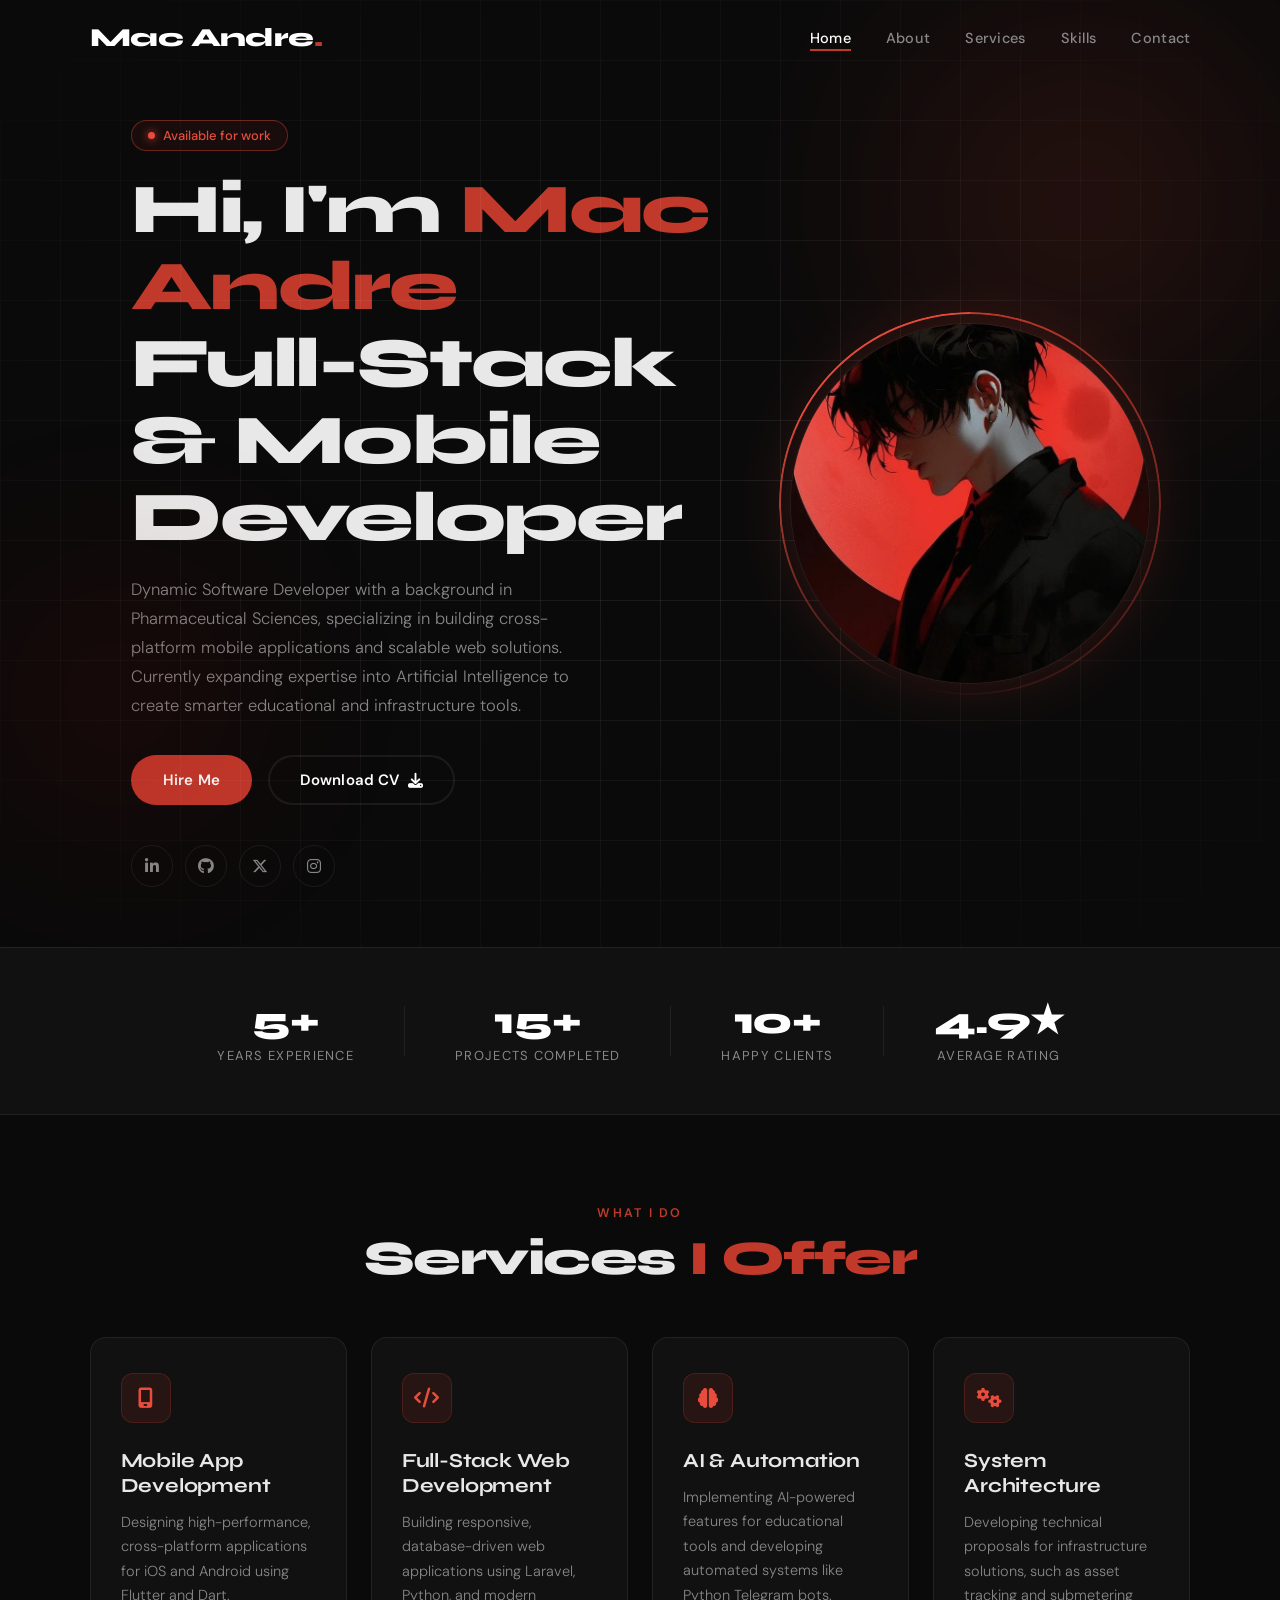
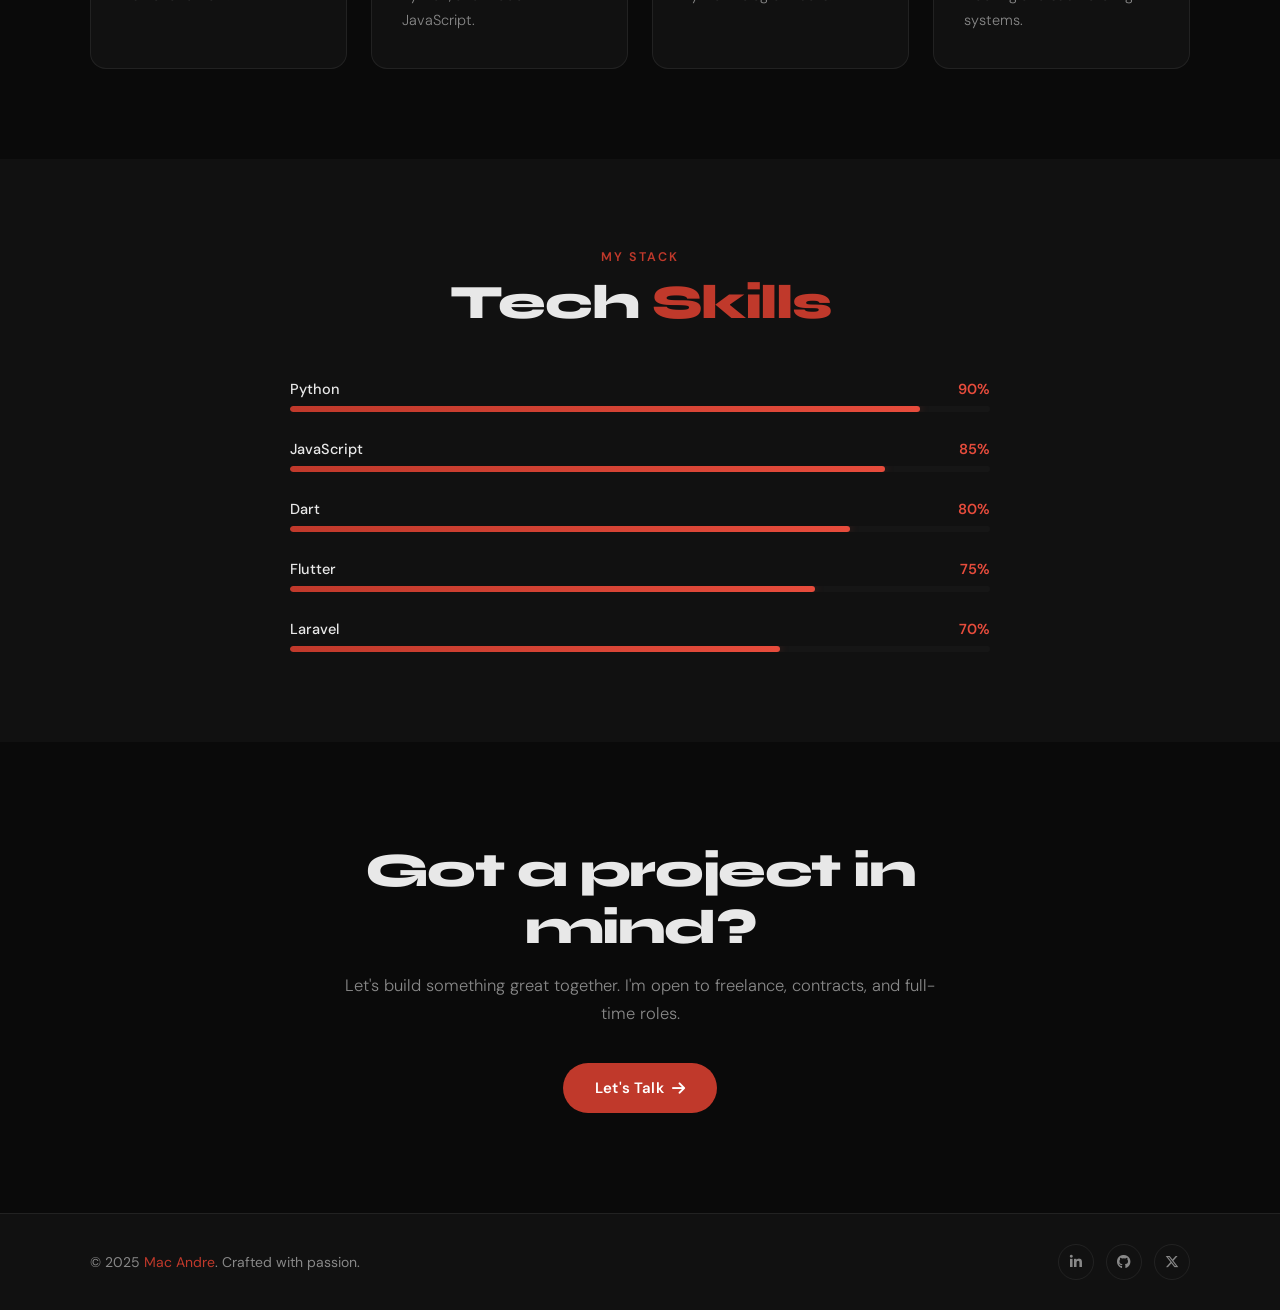
==== commit da49a79b: "updated information" ====
--- a/index.html
+++ b/index.html
@@ -3,7 +3,7 @@
 <head>
   <meta charset="UTF-8" />
   <meta name="viewport" content="width=device-width, initial-scale=1.0"/>
-  <title>Alex — Developer</title>
+  <title>Mac Andre — Developer</title>
   <link rel="preconnect" href="https://fonts.googleapis.com">
   <link href="https://fonts.googleapis.com/css2?family=Syne:wght@400;600;700;800&family=DM+Sans:wght@300;400;500&display=swap" rel="stylesheet">
   <link rel="stylesheet" href="https://cdnjs.cloudflare.com/ajax/libs/font-awesome/6.5.2/css/all.min.css">
@@ -13,7 +13,7 @@
 
   <!-- NAV -->
   <header class="nav" id="nav">
-    <a href="index.html" class="logo">Alex<span class="dot">.</span></a>
+    <a href="index.html" class="logo">Mac Andre<span class="dot">.</span></a>
     <button class="menu-btn" id="menuBtn" aria-label="Toggle menu">
       <span></span><span></span><span></span>
     </button>
@@ -36,8 +36,8 @@
 
     <div class="hero-content">
       <div class="badge reveal">Available for work</div>
-      <h1 class="reveal delay-1">Hi, I'm <span class="accent">Alex</span><br>Software Developer</h1>
-      <p class="hero-sub reveal delay-2">I build clean, purposeful digital experiences — from scalable web apps to elegant interfaces that users actually enjoy.</p>
+      <h1 class="reveal delay-1">Hi, I'm <span class="accent">Mac Andre</span><br>Full-Stack & Mobile Developer</h1>
+      <p class="hero-sub reveal delay-2">Dynamic Software Developer with a background in Pharmaceutical Sciences, specializing in building cross-platform mobile applications and scalable web solutions. Currently expanding expertise into Artificial Intelligence to create smarter educational and infrastructure tools.</p>
       <div class="hero-actions reveal delay-3">
         <a href="contact.html" class="btn btn-primary">Hire Me</a>
         <a href="cv.html" class="btn btn-ghost">Download CV <i class="fa fa-download"></i></a>
@@ -59,22 +59,22 @@
   <!-- STATS -->
   <section class="stats">
     <div class="stat-item">
-      <span class="stat-num">3+</span>
+      <span class="stat-num">5+</span>
       <span class="stat-label">Years Experience</span>
     </div>
     <div class="divider"></div>
     <div class="stat-item">
-      <span class="stat-num">40+</span>
+      <span class="stat-num">15+</span>
       <span class="stat-label">Projects Completed</span>
     </div>
     <div class="divider"></div>
     <div class="stat-item">
-      <span class="stat-num">20+</span>
+      <span class="stat-num">10+</span>
       <span class="stat-label">Happy Clients</span>
     </div>
     <div class="divider"></div>
     <div class="stat-item">
-      <span class="stat-num">5★</span>
+      <span class="stat-num">4.9★</span>
       <span class="stat-label">Average Rating</span>
     </div>
   </section>
@@ -87,24 +87,24 @@
     </div>
     <div class="cards-grid">
       <div class="card">
-        <div class="card-icon"><i class="fa-solid fa-code"></i></div>
-        <h3>Web Development</h3>
-        <p>Full-stack web applications with modern frameworks. Fast, secure, and scalable solutions built to grow with you.</p>
+        <div class="card-icon"><i class="fa-solid fa-mobile-screen"></i></div>
+        <h3>Mobile App Development</h3>
+        <p>Designing high-performance, cross-platform applications for iOS and Android using Flutter and Dart.</p>
       </div>
       <div class="card">
-        <div class="card-icon"><i class="fa-solid fa-pen-nib"></i></div>
-        <h3>UI/UX Design</h3>
-        <p>Pixel-perfect interfaces that convert. I design with purpose — balancing aesthetics with usability.</p>
+        <div class="card-icon"><i class="fa-solid fa-code"></i></div>
+        <h3>Full-Stack Web Development</h3>
+        <p>Building responsive, database-driven web applications using Laravel, Python, and modern JavaScript.</p>
       </div>
       <div class="card">
-        <div class="card-icon"><i class="fa-solid fa-mobile-screen"></i></div>
-        <h3>Responsive Design</h3>
-        <p>Experiences that work seamlessly on every device and every screen size, without compromise.</p>
+        <div class="card-icon"><i class="fa-solid fa-brain"></i></div>
+        <h3>AI & Automation</h3>
+        <p>Implementing AI-powered features for educational tools and developing automated systems like Python Telegram bots.</p>
       </div>
       <div class="card">
-        <div class="card-icon"><i class="fa-solid fa-terminal"></i></div>
-        <h3>Scripting & Automation</h3>
-        <p>Custom scripts and tools that save time, reduce errors, and automate repetitive workflows.</p>
+        <div class="card-icon"><i class="fa-solid fa-cogs"></i></div>
+        <h3>System Architecture</h3>
+        <p>Developing technical proposals for infrastructure solutions, such as asset tracking and submetering systems.</p>
       </div>
     </div>
   </section>
@@ -117,24 +117,24 @@
     </div>
     <div class="skills-list">
       <div class="skill-bar-item">
-        <div class="skill-info"><span>HTML / CSS</span><span>95%</span></div>
-        <div class="bar"><div class="bar-fill" style="--w:95%"></div></div>
+        <div class="skill-info"><span>Python</span><span>90%</span></div>
+        <div class="bar"><div class="bar-fill" style="--w:90%"></div></div>
       </div>
       <div class="skill-bar-item">
         <div class="skill-info"><span>JavaScript</span><span>85%</span></div>
         <div class="bar"><div class="bar-fill" style="--w:85%"></div></div>
       </div>
       <div class="skill-bar-item">
-        <div class="skill-info"><span>Python</span><span>78%</span></div>
-        <div class="bar"><div class="bar-fill" style="--w:78%"></div></div>
+        <div class="skill-info"><span>Dart</span><span>80%</span></div>
+        <div class="bar"><div class="bar-fill" style="--w:80%"></div></div>
       </div>
       <div class="skill-bar-item">
-        <div class="skill-info"><span>React</span><span>72%</span></div>
-        <div class="bar"><div class="bar-fill" style="--w:72%"></div></div>
+        <div class="skill-info"><span>Flutter</span><span>75%</span></div>
+        <div class="bar"><div class="bar-fill" style="--w:75%"></div></div>
       </div>
       <div class="skill-bar-item">
-        <div class="skill-info"><span>Node.js</span><span>68%</span></div>
-        <div class="bar"><div class="bar-fill" style="--w:68%"></div></div>
+        <div class="skill-info"><span>Laravel</span><span>70%</span></div>
+        <div class="bar"><div class="bar-fill" style="--w:70%"></div></div>
       </div>
     </div>
   </section>
@@ -150,7 +150,7 @@
 
   <!-- FOOTER -->
   <footer class="footer">
-    <p>© 2025 <span class="accent">Alex</span>. Crafted with passion.</p>
+    <p>© 2025 <span class="accent">Mac Andre</span>. Crafted with passion.</p>
     <div class="footer-socials">
       <a href="#"><i class="fa-brands fa-linkedin-in"></i></a>
       <a href="#"><i class="fa-brands fa-github"></i></a>
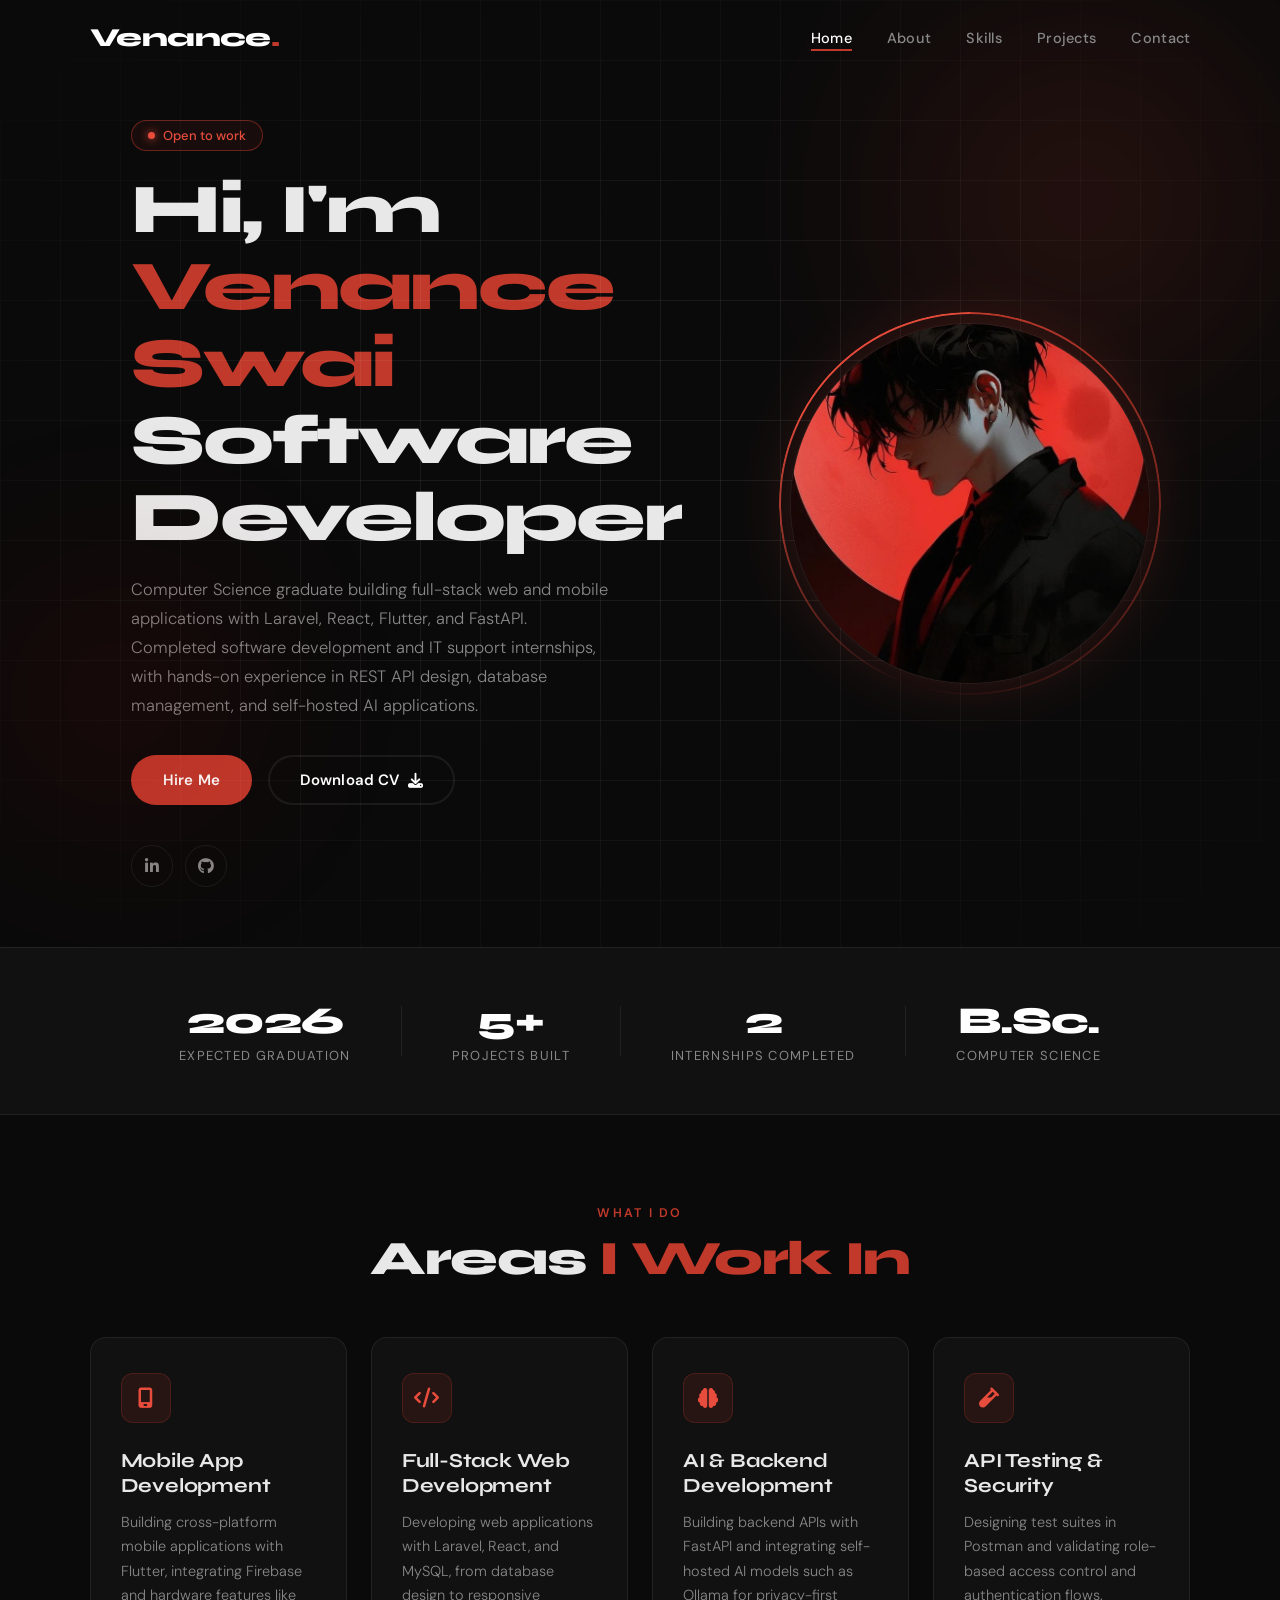
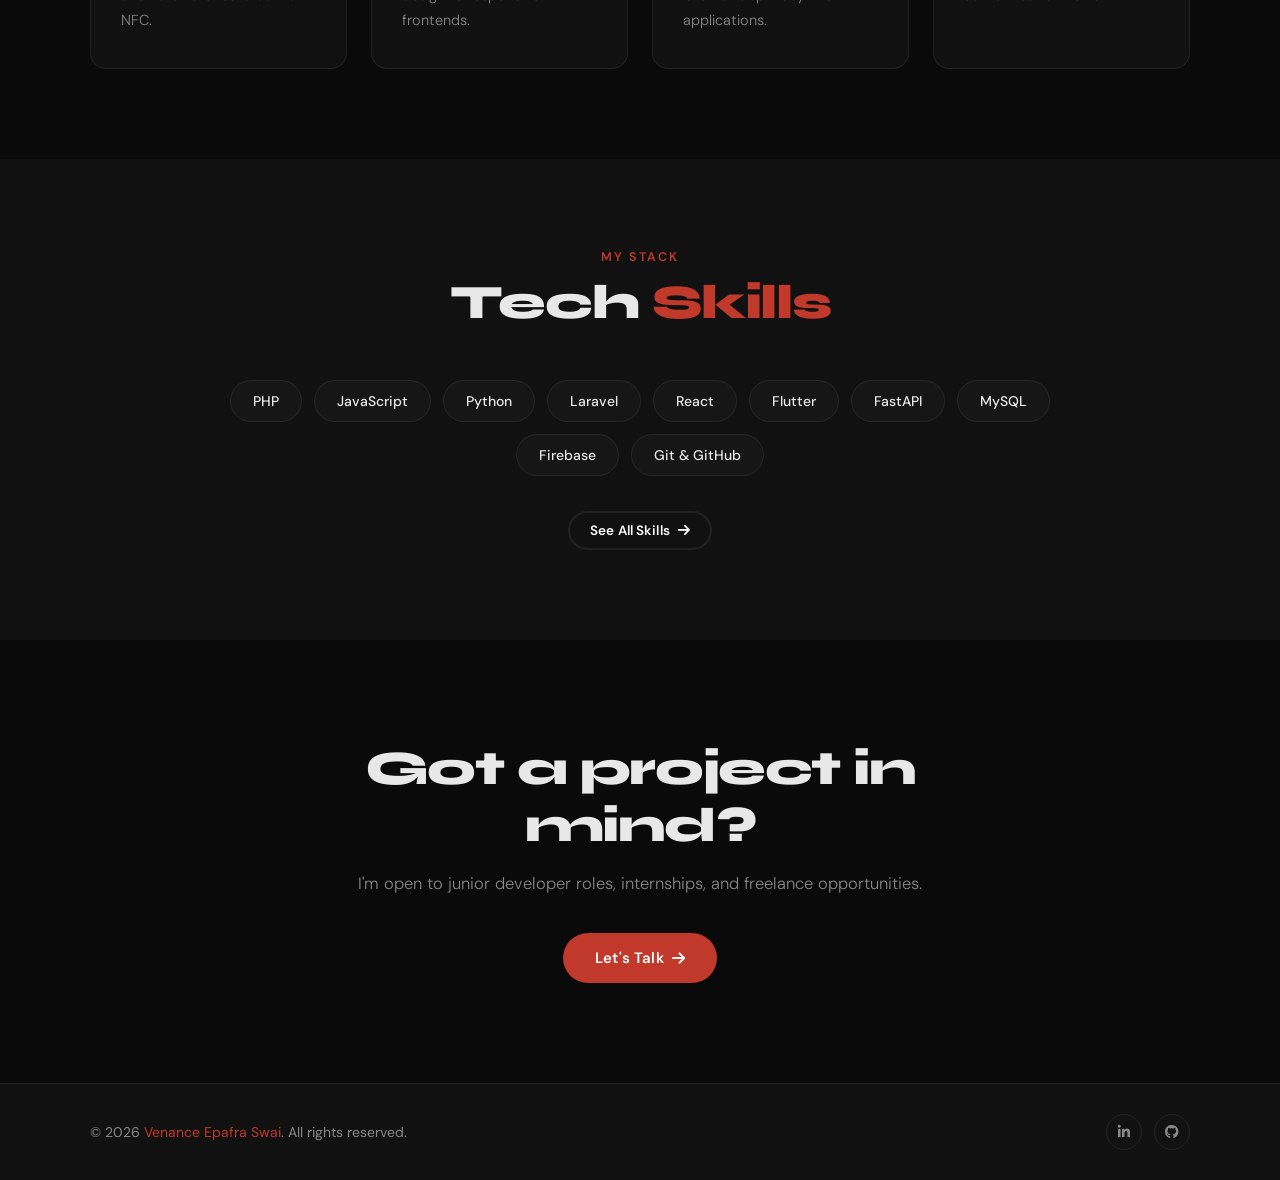
==== commit 5a43b35e: "made changes and modifications on all files" ====
--- a/index.html
+++ b/index.html
@@ -3,7 +3,7 @@
 <head>
   <meta charset="UTF-8" />
   <meta name="viewport" content="width=device-width, initial-scale=1.0"/>
-  <title>Mac Andre — Developer</title>
+  <title>Venance Epafra Swai — Software Developer</title>
   <link rel="preconnect" href="https://fonts.googleapis.com">
   <link href="https://fonts.googleapis.com/css2?family=Syne:wght@400;600;700;800&family=DM+Sans:wght@300;400;500&display=swap" rel="stylesheet">
   <link rel="stylesheet" href="https://cdnjs.cloudflare.com/ajax/libs/font-awesome/6.5.2/css/all.min.css">
@@ -13,15 +13,15 @@
 
   <!-- NAV -->
   <header class="nav" id="nav">
-    <a href="index.html" class="logo">Mac Andre<span class="dot">.</span></a>
+    <a href="index.html" class="logo">Venance<span class="dot">.</span></a>
     <button class="menu-btn" id="menuBtn" aria-label="Toggle menu">
       <span></span><span></span><span></span>
     </button>
     <nav class="nav-links" id="navLinks">
       <a href="index.html" class="active">Home</a>
       <a href="about.html">About</a>
-      <a href="services.html">Services</a>
       <a href="skills.html">Skills</a>
+      <a href="projects.html">Projects</a>
       <a href="contact.html">Contact</a>
     </nav>
   </header>
@@ -35,76 +35,74 @@
     </div>
 
     <div class="hero-content">
-      <div class="badge reveal">Available for work</div>
-      <h1 class="reveal delay-1">Hi, I'm <span class="accent">Mac Andre</span><br>Full-Stack & Mobile Developer</h1>
-      <p class="hero-sub reveal delay-2">Dynamic Software Developer with a background in Pharmaceutical Sciences, specializing in building cross-platform mobile applications and scalable web solutions. Currently expanding expertise into Artificial Intelligence to create smarter educational and infrastructure tools.</p>
+      <div class="badge reveal">Open to work</div>
+      <h1 class="reveal delay-1">Hi, I'm <span class="accent">Venance Swai</span><br>Software Developer</h1>
+      <p class="hero-sub reveal delay-2">Computer Science graduate building full-stack web and mobile applications with Laravel, React, Flutter, and FastAPI. Completed software development and IT support internships, with hands-on experience in REST API design, database management, and self-hosted AI applications.</p>
       <div class="hero-actions reveal delay-3">
         <a href="contact.html" class="btn btn-primary">Hire Me</a>
         <a href="cv.html" class="btn btn-ghost">Download CV <i class="fa fa-download"></i></a>
       </div>
       <div class="socials reveal delay-4">
-        <a href="#" aria-label="LinkedIn"><i class="fa-brands fa-linkedin-in"></i></a>
-        <a href="#" aria-label="GitHub"><i class="fa-brands fa-github"></i></a>
-        <a href="#" aria-label="Twitter"><i class="fa-brands fa-x-twitter"></i></a>
-        <a href="#" aria-label="Instagram"><i class="fa-brands fa-instagram"></i></a>
+        <a href="https://www.linkedin.com/in/venance-swai-b74971296" target="_blank" rel="noopener" aria-label="LinkedIn"><i class="fa-brands fa-linkedin-in"></i></a>
+        <a href="https://github.com/Epafravenance" target="_blank" rel="noopener" aria-label="GitHub"><i class="fa-brands fa-github"></i></a>
       </div>
     </div>
 
     <div class="hero-img reveal delay-2">
       <div class="img-ring"></div>
-      <img src="main.jpg" alt="Alex — Developer">
+      <img src="main.jpg" alt="Venance Epafra Swai">
     </div>
   </section>
 
   <!-- STATS -->
   <section class="stats">
     <div class="stat-item">
-      <span class="stat-num">5+</span>
-      <span class="stat-label">Years Experience</span>
+      <span class="stat-num">2026</span>
+      <span class="stat-label">Expected Graduation</span>
     </div>
     <div class="divider"></div>
     <div class="stat-item">
-      <span class="stat-num">15+</span>
-      <span class="stat-label">Projects Completed</span>
+      <span class="stat-num">5+</span>
+      <span class="stat-label">Projects Built</span>
     </div>
     <div class="divider"></div>
     <div class="stat-item">
-      <span class="stat-num">10+</span>
-      <span class="stat-label">Happy Clients</span>
+      <span class="stat-num">2</span>
+      <span class="stat-label">Internships Completed</span>
     </div>
     <div class="divider"></div>
     <div class="stat-item">
-      <span class="stat-num">4.9★</span>
-      <span class="stat-label">Average Rating</span>
+      <span class="stat-num">B.Sc.</span>
+      <span class="stat-label">Computer Science</span>
     </div>
   </section>
 
-  <!-- SERVICES PREVIEW -->
+  <!-- WHAT I DO -->
   <section class="services-preview" id="services">
     <div class="section-head">
       <p class="section-tag">What I Do</p>
-      <h2>Services <span class="accent">I Offer</span></h2>
+      <h2>Areas <span class="accent">I Work In</span></h2>
     </div>
     <div class="cards-grid">
       <div class="card">
         <div class="card-icon"><i class="fa-solid fa-mobile-screen"></i></div>
         <h3>Mobile App Development</h3>
-        <p>Designing high-performance, cross-platform applications for iOS and Android using Flutter and Dart.</p>
+        <p>Building cross-platform mobile applications with Flutter, integrating Firebase and hardware features like NFC.</p>
       </div>
       <div class="card">
         <div class="card-icon"><i class="fa-solid fa-code"></i></div>
         <h3>Full-Stack Web Development</h3>
-        <p>Building responsive, database-driven web applications using Laravel, Python, and modern JavaScript.</p>
+        <p>Developing web applications with Laravel, React, and MySQL, from database design to responsive frontends.</p>
       </div>
       <div class="card">
         <div class="card-icon"><i class="fa-solid fa-brain"></i></div>
-        <h3>AI & Automation</h3>
-        <p>Implementing AI-powered features for educational tools and developing automated systems like Python Telegram bots.</p>
+        <h3>AI & Backend Development</h3>
+        <p>Building backend APIs with FastAPI and integrating self-hosted AI models such as Ollama for privacy-first applications.</p>
       </div>
       <div class="card">
-        <div class="card-icon"><i class="fa-solid fa-cogs"></i></div>
-        <h3>System Architecture</h3>
-        <p>Developing technical proposals for infrastructure solutions, such as asset tracking and submetering systems.</p>
+        <div class="card-icon"><i class="fa-solid fa-vial"></i></div>
+        <h3>API Testing & Security</h3>
+        <p>Designing test suites in Postman and validating role-based access control and authentication flows.</p>
       </div>
     </div>
   </section>
@@ -115,27 +113,20 @@
       <p class="section-tag">My Stack</p>
       <h2>Tech <span class="accent">Skills</span></h2>
     </div>
-    <div class="skills-list">
-      <div class="skill-bar-item">
-        <div class="skill-info"><span>Python</span><span>90%</span></div>
-        <div class="bar"><div class="bar-fill" style="--w:90%"></div></div>
-      </div>
-      <div class="skill-bar-item">
-        <div class="skill-info"><span>JavaScript</span><span>85%</span></div>
-        <div class="bar"><div class="bar-fill" style="--w:85%"></div></div>
-      </div>
-      <div class="skill-bar-item">
-        <div class="skill-info"><span>Dart</span><span>80%</span></div>
-        <div class="bar"><div class="bar-fill" style="--w:80%"></div></div>
-      </div>
-      <div class="skill-bar-item">
-        <div class="skill-info"><span>Flutter</span><span>75%</span></div>
-        <div class="bar"><div class="bar-fill" style="--w:75%"></div></div>
-      </div>
-      <div class="skill-bar-item">
-        <div class="skill-info"><span>Laravel</span><span>70%</span></div>
-        <div class="bar"><div class="bar-fill" style="--w:70%"></div></div>
-      </div>
+    <div class="skill-tag-row">
+      <span class="skill-tag">PHP</span>
+      <span class="skill-tag">JavaScript</span>
+      <span class="skill-tag">Python</span>
+      <span class="skill-tag">Laravel</span>
+      <span class="skill-tag">React</span>
+      <span class="skill-tag">Flutter</span>
+      <span class="skill-tag">FastAPI</span>
+      <span class="skill-tag">MySQL</span>
+      <span class="skill-tag">Firebase</span>
+      <span class="skill-tag">Git & GitHub</span>
+    </div>
+    <div class="skills-more">
+      <a href="skills.html" class="btn btn-ghost btn-sm">See All Skills <i class="fa fa-arrow-right"></i></a>
     </div>
   </section>
 
@@ -143,22 +134,20 @@
   <section class="cta">
     <div class="cta-inner">
       <h2>Got a project in mind?</h2>
-      <p>Let's build something great together. I'm open to freelance, contracts, and full-time roles.</p>
+      <p>I'm open to junior developer roles, internships, and freelance opportunities.</p>
       <a href="contact.html" class="btn btn-primary">Let's Talk <i class="fa fa-arrow-right"></i></a>
     </div>
   </section>
 
   <!-- FOOTER -->
   <footer class="footer">
-    <p>© 2025 <span class="accent">Mac Andre</span>. Crafted with passion.</p>
+    <p>© 2026 <span class="accent">Venance Epafra Swai</span>. All rights reserved.</p>
     <div class="footer-socials">
-      <a href="#"><i class="fa-brands fa-linkedin-in"></i></a>
-      <a href="#"><i class="fa-brands fa-github"></i></a>
-      <a href="#"><i class="fa-brands fa-x-twitter"></i></a>
+      <a href="https://www.linkedin.com/in/venance-swai-b74971296" target="_blank" rel="noopener"><i class="fa-brands fa-linkedin-in"></i></a>
+      <a href="https://github.com/Epafravenance" target="_blank" rel="noopener"><i class="fa-brands fa-github"></i></a>
     </div>
   </footer>
 
-  <script src="main.js"> 
-  </script>
+  <script src="main.js"></script>
 </body>
 </html>
--- a/style.css
+++ b/style.css
@@ -334,6 +334,23 @@
   border-color: var(--red);
   color: var(--red);
   transform: translateY(-2px);
+}
+.btn-sm {
+  padding: 0.9rem 2rem;
+  font-size: 1.35rem;
+}
+.btn-disabled {
+  background: transparent;
+  color: var(--muted);
+  border-color: var(--border);
+  cursor: not-allowed;
+  opacity: 0.7;
+}
+.btn-disabled:hover {
+  transform: none;
+  box-shadow: none;
+  border-color: var(--border);
+  color: var(--muted);
 }
 
 /* ── SOCIALS ────────────────────────────────── */
@@ -465,7 +482,7 @@
   line-height: 1.15;
 }
 
-/* ── SERVICES ───────────────────────────────── */
+/* ── SERVICES / WHAT-I-DO ───────────────────── */
 .services-preview {
   padding: 9rem 7%;
   background: var(--bg);
@@ -537,42 +554,59 @@
   font-weight: 300;
 }
 
-/* ── SKILLS ─────────────────────────────────── */
+/* ── SKILLS (TAG-BASED, HONEST) ─────────────── */
 .skills-preview {
   padding: 9rem 7%;
   background: var(--bg-2);
 }
-.skills-list {
-  max-width: 700px;
+.skill-tag-row {
+  max-width: 900px;
   margin: 0 auto;
   display: flex;
-  flex-direction: column;
-  gap: 2.8rem;
-}
-.skill-info {
-  display: flex;
-  justify-content: space-between;
-  font-size: 1.45rem;
-  margin-bottom: 0.8rem;
+  flex-wrap: wrap;
+  justify-content: center;
+  gap: 1.2rem;
+}
+.skill-tag {
+  display: inline-flex;
+  align-items: center;
+  gap: 0.8rem;
+  padding: 1.1rem 2.2rem;
+  background: var(--bg-3);
+  border: 1px solid var(--border);
+  border-radius: 99px;
+  font-size: 1.4rem;
   font-weight: 500;
-}
-.skill-info span:last-child {
+  color: var(--text);
+  transition: all 0.3s var(--ease);
+}
+.skill-tag:hover {
+  border-color: rgba(192, 57, 43, 0.4);
   color: var(--red-2);
-  font-weight: 600;
-}
-.bar {
-  height: 6px;
-  background: var(--bg-3);
-  border-radius: 99px;
-  overflow: hidden;
-}
-.bar-fill {
-  height: 100%;
-  width: 0;
-  background: linear-gradient(90deg, var(--red), var(--red-2));
-  border-radius: 99px;
-  transition: width 1.2s var(--ease);
-  box-shadow: 0 0 10px var(--red-glow);
+  transform: translateY(-2px);
+}
+.skills-more {
+  text-align: center;
+  margin-top: 3.5rem;
+}
+
+.skill-categories {
+  max-width: 800px;
+  margin: 0 auto;
+  display: grid;
+  gap: 3.2rem;
+}
+.skill-category h3 {
+  font-family: var(--font-display);
+  font-size: 1.7rem;
+  font-weight: 700;
+  color: var(--red-2);
+  text-transform: uppercase;
+  letter-spacing: 0.08em;
+  margin-bottom: 1.6rem;
+}
+.skill-category .skill-tag-row {
+  justify-content: flex-start;
 }
 
 /* ── CTA ────────────────────────────────────── */
@@ -847,6 +881,81 @@
 .resume-item p {
   color: var(--muted);
   line-height: 1.75;
+}
+
+/* ── PROJECTS PAGE ──────────────────────────── */
+.projects-grid {
+  display: grid;
+  grid-template-columns: repeat(auto-fit, minmax(320px, 1fr));
+  gap: 2.8rem;
+  padding: 0 7% 10rem;
+}
+.project-card {
+  background: var(--bg-2);
+  border: 1px solid var(--border);
+  border-radius: var(--radius);
+  padding: 3.2rem;
+  display: flex;
+  flex-direction: column;
+  gap: 1.6rem;
+  transition: all 0.35s var(--ease);
+}
+.project-card:hover {
+  border-color: rgba(192, 57, 43, 0.35);
+  transform: translateY(-6px);
+  box-shadow: 0 20px 50px rgba(0, 0, 0, 0.4);
+}
+.project-card-top {
+  display: flex;
+  justify-content: space-between;
+  align-items: flex-start;
+  gap: 1rem;
+}
+.project-card h3 {
+  font-family: var(--font-display);
+  font-size: 2.1rem;
+  font-weight: 700;
+  letter-spacing: -0.01em;
+}
+.project-label {
+  font-size: 1.2rem;
+  color: var(--red-2);
+  text-transform: uppercase;
+  letter-spacing: 0.08em;
+  font-weight: 600;
+}
+.project-card p {
+  font-size: 1.45rem;
+  color: var(--muted);
+  line-height: 1.7;
+  font-weight: 300;
+}
+.project-tags {
+  display: flex;
+  flex-wrap: wrap;
+  gap: 0.8rem;
+}
+.project-tag {
+  font-size: 1.25rem;
+  padding: 0.5rem 1.4rem;
+  background: var(--bg-3);
+  border: 1px solid var(--border);
+  border-radius: 99px;
+  color: var(--text);
+}
+.project-actions {
+  margin-top: auto;
+  padding-top: 1rem;
+}
+.badge-private {
+  display: inline-flex;
+  align-items: center;
+  gap: 0.7rem;
+  font-size: 1.3rem;
+  color: var(--muted);
+  border: 1px solid var(--border);
+  border-radius: 99px;
+  padding: 0.9rem 2rem;
 }
 
 /* ── RESPONSIVE ─────────────────────────────── */
@@ -906,6 +1015,9 @@
     flex-direction: column;
     gap: 4rem;
   }
+  .resume-grid {
+    grid-template-columns: 1fr;
+  }
 }
 
 @media (max-width: 560px) {
